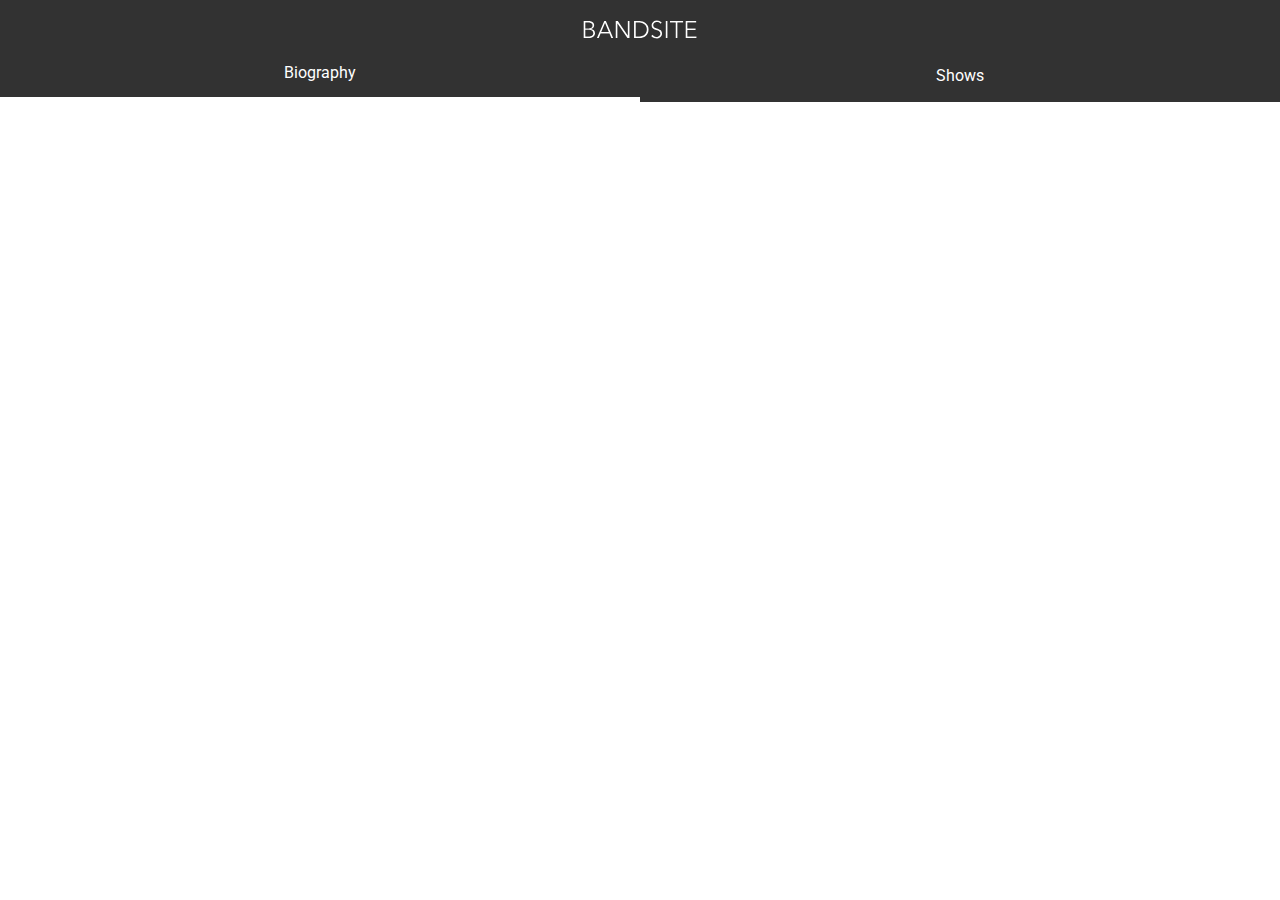
==== index.html @ 2859ce8f "mobile nav bar completed" ====
<!DOCTYPE html>
<html lang="en">
<head>
  <meta charset="UTF-8">
  <meta name="viewport" content="width=device-width, initial-scale=1.0">
  <title>Justice</title>
  <link href="https://fonts.googleapis.com/css2?family=Roboto:wght@400;500;700&display=swap" rel="stylesheet">
  <link rel="stylesheet" href="/scss/styles.css">
</head>
<body>
  <header class="header">
    <a href="/index.html"><img src="/Assets/Logo/Logo-bandsite.svg"  class="header__logo" alt=""></a>
    <ul class="header__list">
      <li class="header__list-item header__list-item--active"><a href="/index.html" class="header__list-item-anchor">Biography</a></li>
      <li class="header__list-item"><a href="#" class="header__list-item-anchor">Shows</a></li>
    </ul>
  </header>
</body>
</html>
---- scss/styles.css ----
* {
  margin: 0;
  padding: 0;
  -webkit-box-sizing: border-box;
          box-sizing: border-box;
}

h1 {
  font-family: "Roboto", sans-serif;
  font-size: 24px;
  line-height: 32px;
}

@media (min-width: 768px) {
  h1 {
    font-size: 36px;
    line-height: 44px;
  }
}

h2 {
  font-family: "Roboto", sans-serif;
  font-size: 14px;
  line-height: 22px;
}

@media (min-width: 768px) {
  h2 {
    font-size: 24px;
    line-height: 32px;
  }
}

h3 {
  font-family: "Roboto", sans-serif;
  font-size: 14px;
  line-height: 22px;
}

@media (min-width: 768px) {
  h3 {
    font-size: 16px;
    line-height: 24px;
  }
}

h4 {
  font-family: "Roboto", sans-serif;
  font-size: 13px;
  line-height: 18px;
}

@media (min-width: 768px) {
  h4 {
    font-size: 14px;
    line-height: 22px;
  }
}

.h4--list-contact {
  font-family: "Roboto", sans-serif;
  font-size: 13px;
  line-height: 18px;
}

@media (min-width: 768px) {
  .h4--list-contact {
    font-size: 14px;
    line-height: 20px;
  }
}

h5 {
  font-family: "Roboto", sans-serif;
  font-size: 12px;
  line-height: 20px;
}

.header {
  background-color: #323232;
  display: -webkit-box;
  display: -ms-flexbox;
  display: flex;
  -webkit-box-orient: vertical;
  -webkit-box-direction: normal;
      -ms-flex-direction: column;
          flex-direction: column;
  -webkit-box-align: center;
      -ms-flex-align: center;
          align-items: center;
  width: 100%;
}

.header__logo {
  margin: 20px;
}

.header__list {
  display: -webkit-box;
  display: -ms-flexbox;
  display: flex;
  -ms-flex-pack: distribute;
      justify-content: space-around;
  -webkit-box-align: center;
      -ms-flex-align: center;
          align-items: center;
  width: 100%;
}

.header__list-item {
  list-style-type: none;
  display: -webkit-box;
  display: -ms-flexbox;
  display: flex;
  -webkit-box-pack: center;
      -ms-flex-pack: center;
          justify-content: center;
  width: 50%;
  padding-bottom: 15px;
}

.header__list-item--active {
  border-bottom: solid 5px white;
}

.header__list-item-anchor {
  color: white;
  text-decoration: none;
  font-family: "Roboto", sans-serif;
}
/*# sourceMappingURL=styles.css.map */
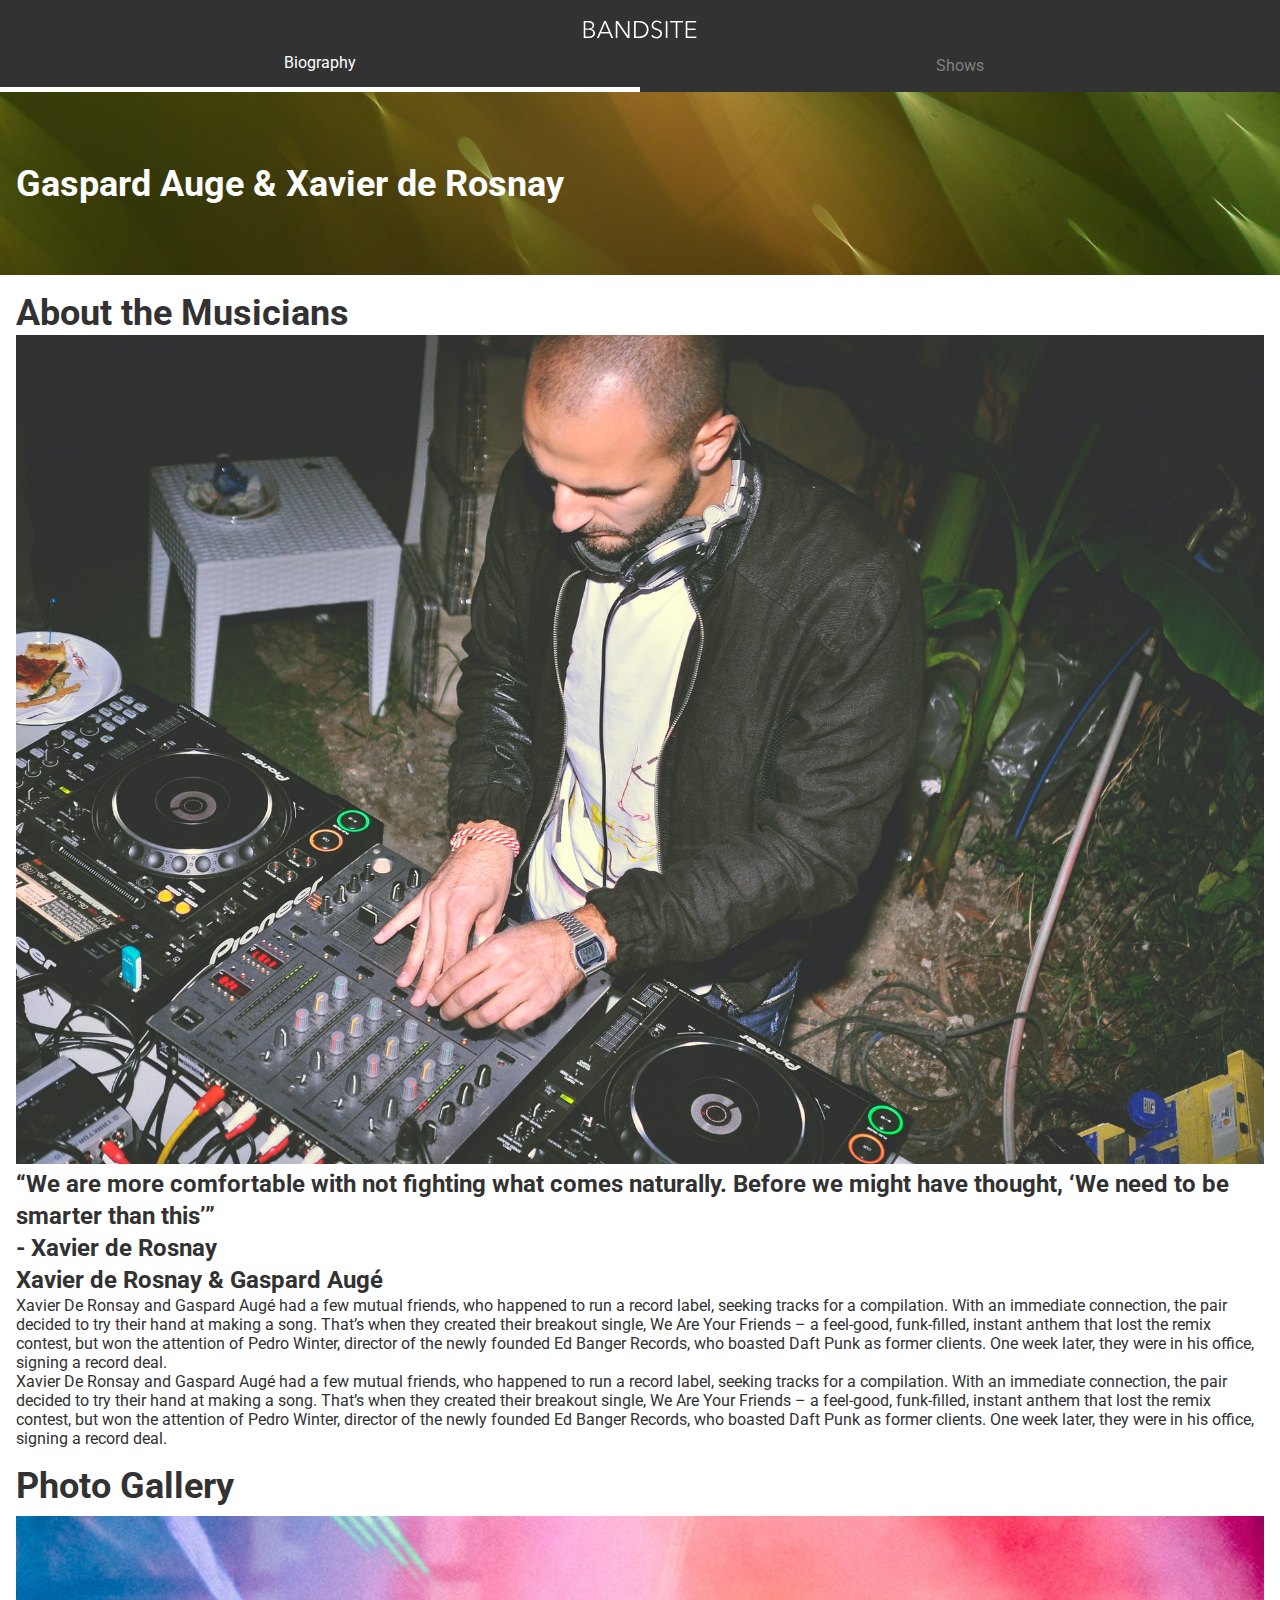
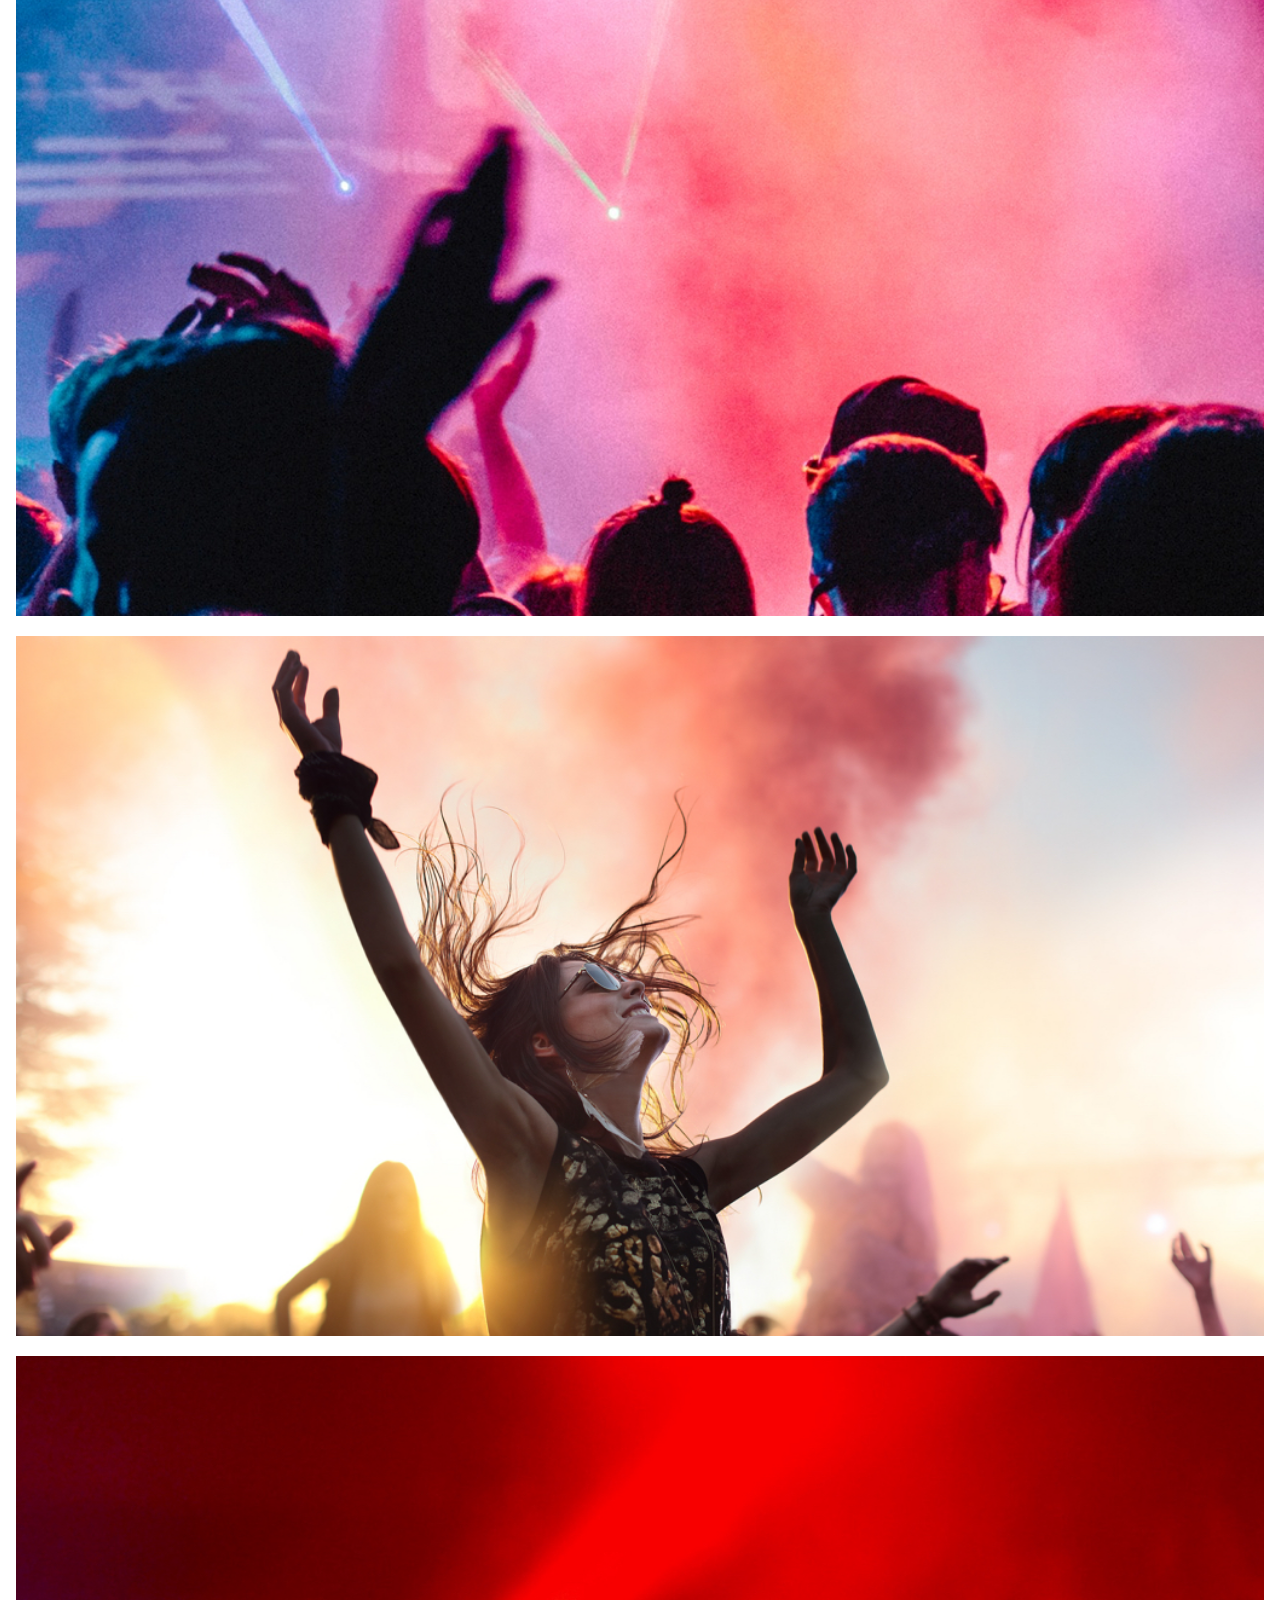
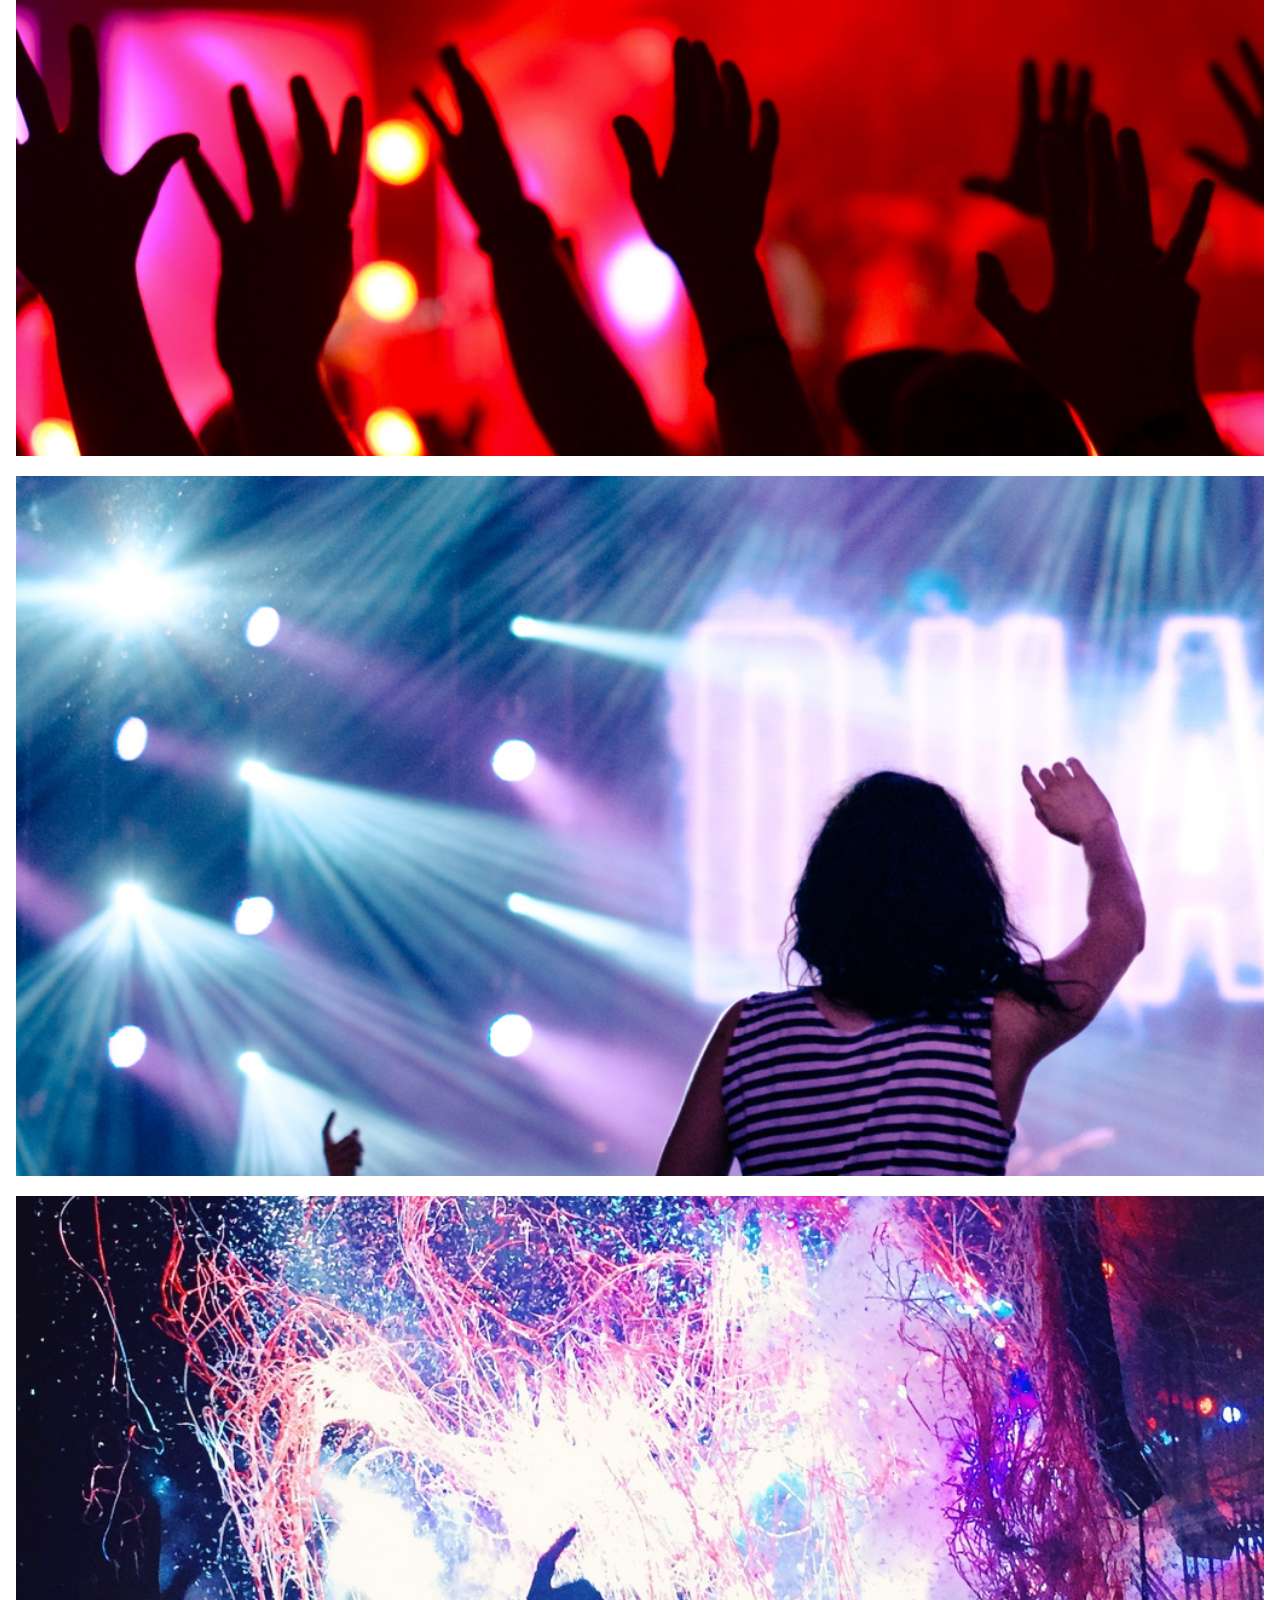
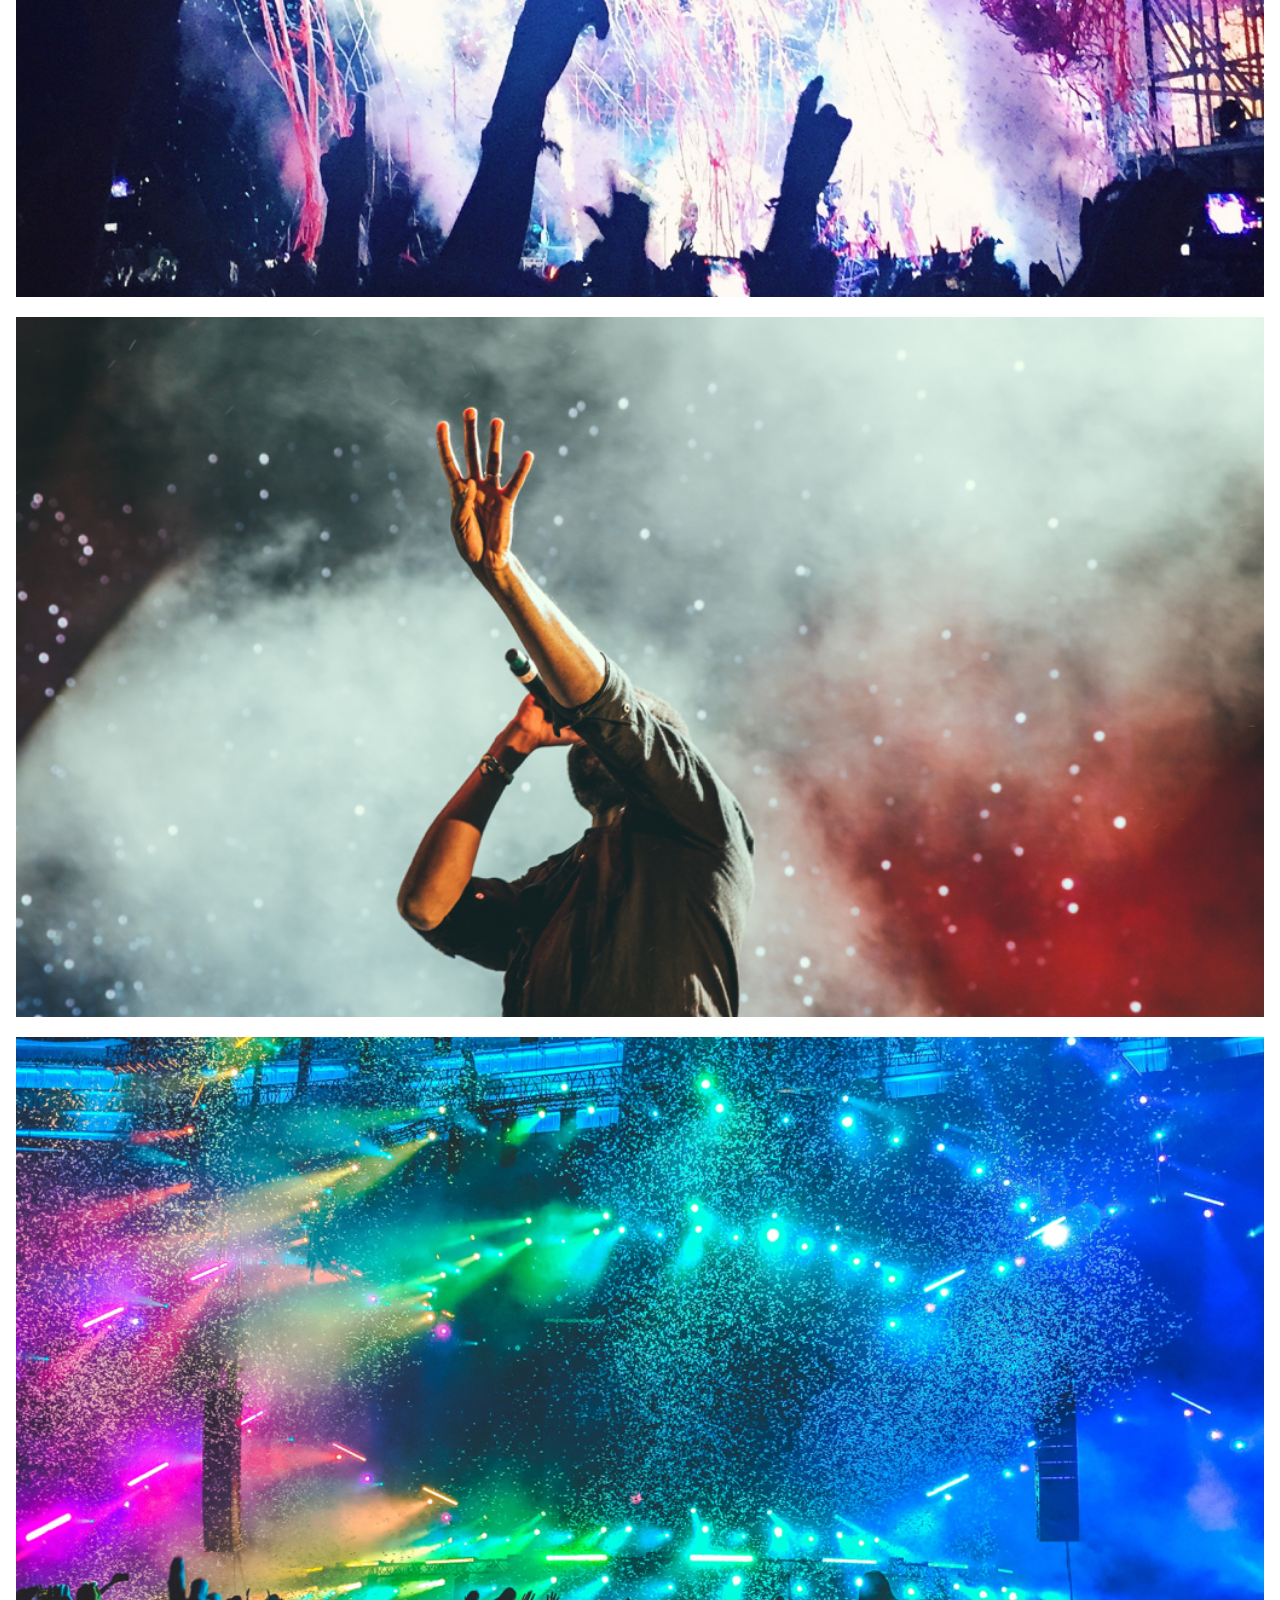
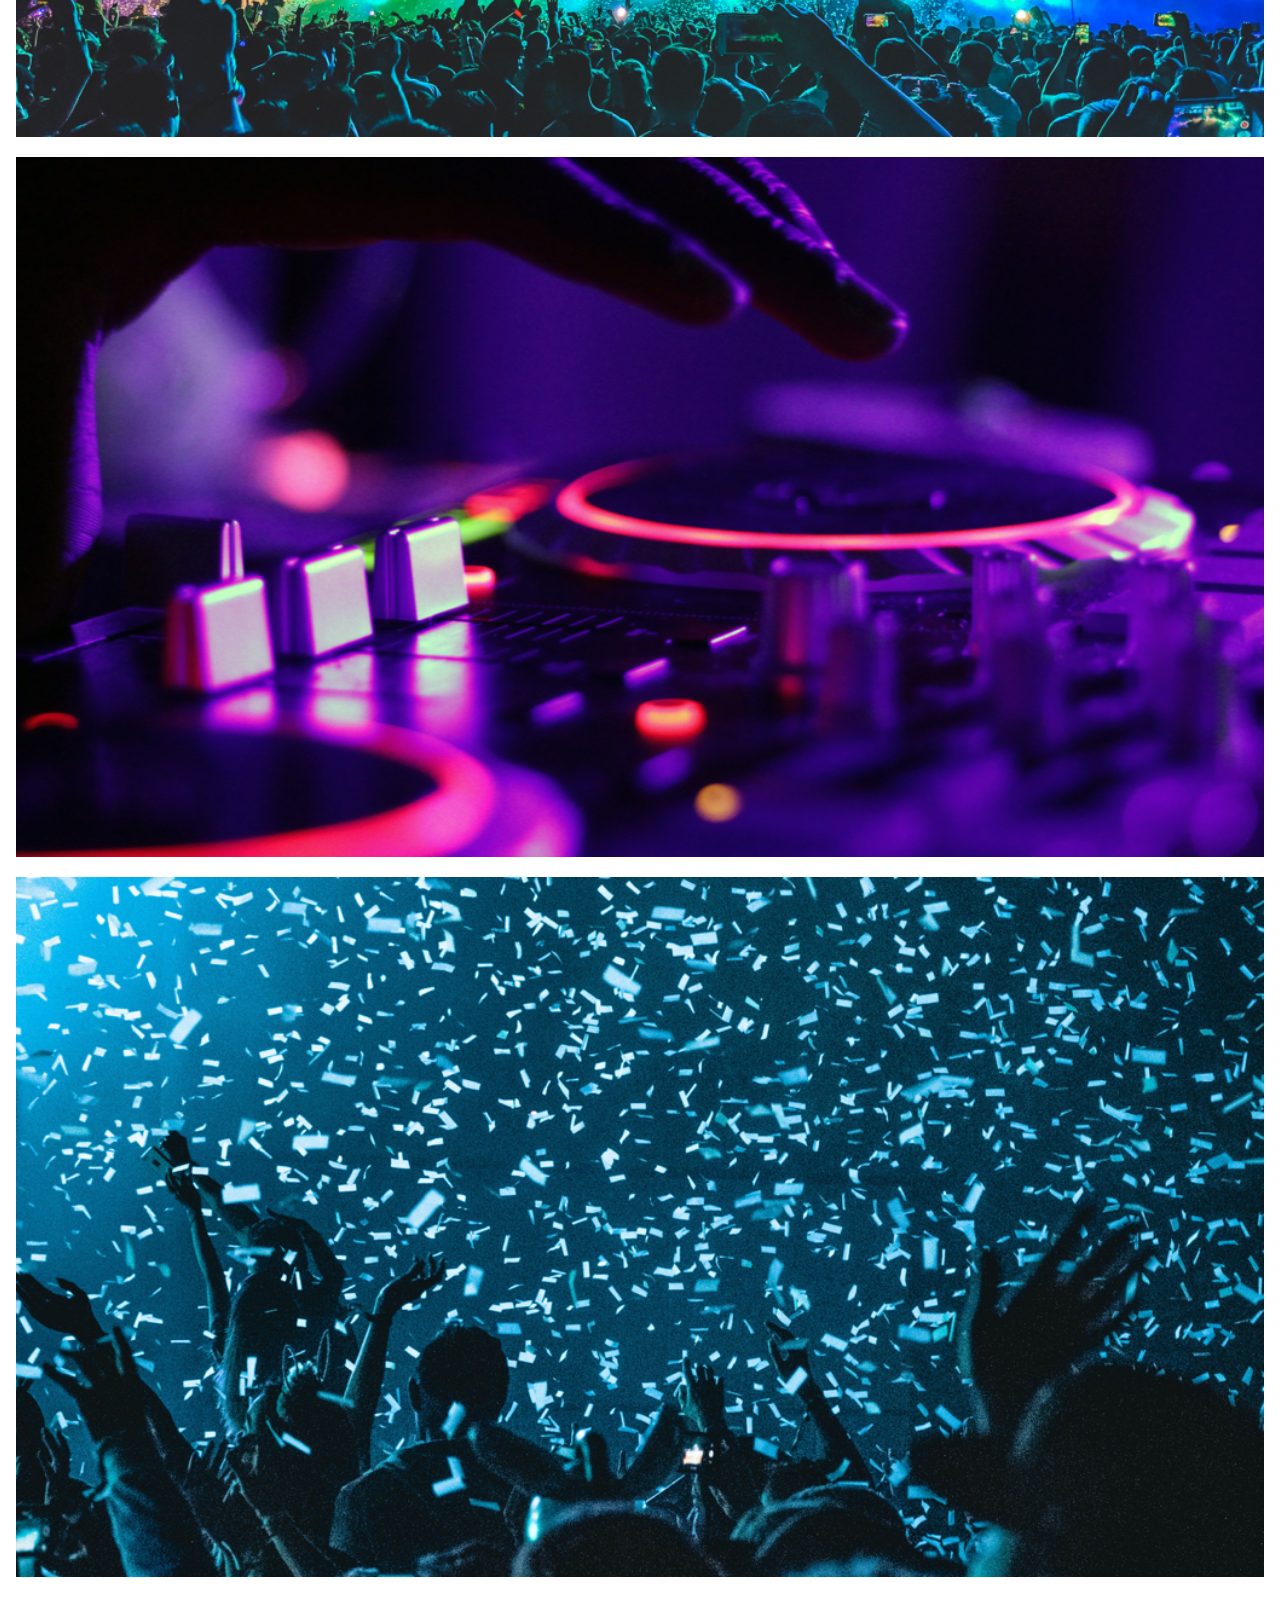
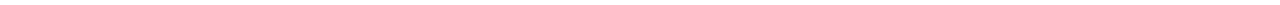
==== commit dc562fdc: "text articles and image gallery added to about page" ====
--- a/index.html
+++ b/index.html
@@ -11,9 +11,50 @@
   <header class="header">
     <a href="/index.html"><img src="/Assets/Logo/Logo-bandsite.svg"  class="header__logo" alt=""></a>
     <ul class="header__list">
-      <li class="header__list-item header__list-item--active"><a href="/index.html" class="header__list-item-anchor">Biography</a></li>
+      <li class="header__list-item header__list-item--active"><a href="/index.html" class="header__list-item-anchor header__list-item-anchor--active">Biography</a></li>
       <li class="header__list-item"><a href="#" class="header__list-item-anchor">Shows</a></li>
     </ul>
   </header>
+  <main class="main">
+    <section class="hero">
+      <h1 class="hero__text">Gaspard Auge & Xavier de Rosnay</h1>
+    </section>
+
+    <section class="about">
+      <h1>About the Musicians</h1>
+      <img src="/Assets/Images/dj.jpg" class="about__hero-img" alt="">
+
+      <article class="about__text">
+        <h2>“We are more comfortable with not fighting what comes naturally. Before we might have thought, ‘We need to be smarter than this’”</h2>
+        <h2>- Xavier de Rosnay</h2>
+      </article>
+
+      <section>
+        <h2>Xavier de Rosnay & Gaspard Augé</h2>
+        <article>
+          <p>
+            Xavier De Ronsay and Gaspard Augé had a few mutual friends, who happened to run a record label, seeking tracks for a compilation. With an immediate connection, the pair decided to try their hand at making a song. That’s when they created their breakout single, We Are Your Friends – a feel-good, funk-filled, instant anthem that lost the remix contest, but won the attention of Pedro Winter, director of the newly founded Ed Banger Records, who boasted Daft Punk as former clients. One week later, they were in his office, signing a record deal.
+          </p>
+          <p>
+            Xavier De Ronsay and Gaspard Augé had a few mutual friends, who happened to run a record label, seeking tracks for a compilation. With an immediate connection, the pair decided to try their hand at making a song. That’s when they created their breakout single, We Are Your Friends – a feel-good, funk-filled, instant anthem that lost the remix contest, but won the attention of Pedro Winter, director of the newly founded Ed Banger Records, who boasted Daft Punk as former clients. One week later, they were in his office, signing a record deal.
+          </p>
+        </article>
+      </section>
+    </section>
+    <section class="gallery">
+      <h1>Photo Gallery</h1>
+      <section class="gallery__items">
+        <img src="/Assets/Images/Photo-gallery-1.jpg" class="gallery__img" alt="">
+        <img src="/Assets/Images/Photo-gallery-2.jpg" class="gallery__img" alt="">
+        <img src="/Assets/Images/Photo-gallery-3.jpg" class="gallery__img" alt="">
+        <img src="/Assets/Images/Photo-gallery-4.jpg" class="gallery__img" alt="">
+        <img src="/Assets/Images/Photo-gallery-5.jpg" class="gallery__img" alt="">
+        <img src="/Assets/Images/Photo-gallery-6.jpg" class="gallery__img" alt="">
+        <img src="/Assets/Images/Photo-gallery-7.jpg" class="gallery__img" alt="">
+        <img src="/Assets/Images/Photo-gallery-8.jpg" class="gallery__img" alt="">
+        <img src="/Assets/Images/Photo-gallery-9.jpg" class="gallery__img" alt="">
+      </section>
+    </section>
+  </main>
 </body>
 </html>--- a/scss/styles.css
+++ b/scss/styles.css
@@ -92,7 +92,7 @@
 }
 
 .header__logo {
-  margin: 20px;
+  margin: 20px 0 10px;
 }
 
 .header__list {
@@ -124,8 +124,56 @@
 }
 
 .header__list-item-anchor {
-  color: white;
+  color: grey;
   text-decoration: none;
   font-family: "Roboto", sans-serif;
 }
+
+.header__list-item-anchor--active {
+  color: white;
+}
+
+.hero {
+  background-image: url(/Assets/Images/hero.jpg);
+  background-position: center;
+  background-size: cover;
+  height: 183px;
+  display: -webkit-box;
+  display: -ms-flexbox;
+  display: flex;
+  -webkit-box-align: center;
+      -ms-flex-align: center;
+          align-items: center;
+  -webkit-box-pack: start;
+      -ms-flex-pack: start;
+          justify-content: flex-start;
+}
+
+.hero__text {
+  color: white;
+  margin: 16px;
+}
+
+.main {
+  font-family: "Roboto", sans-serif;
+  color: #323232;
+}
+
+.about {
+  margin: 16px;
+}
+
+.about__hero-img {
+  width: 100%;
+}
+
+.gallery {
+  margin: 16px;
+}
+
+.gallery__img {
+  width: 100%;
+  margin: 8px 0;
+  background: pink;
+}
 /*# sourceMappingURL=styles.css.map */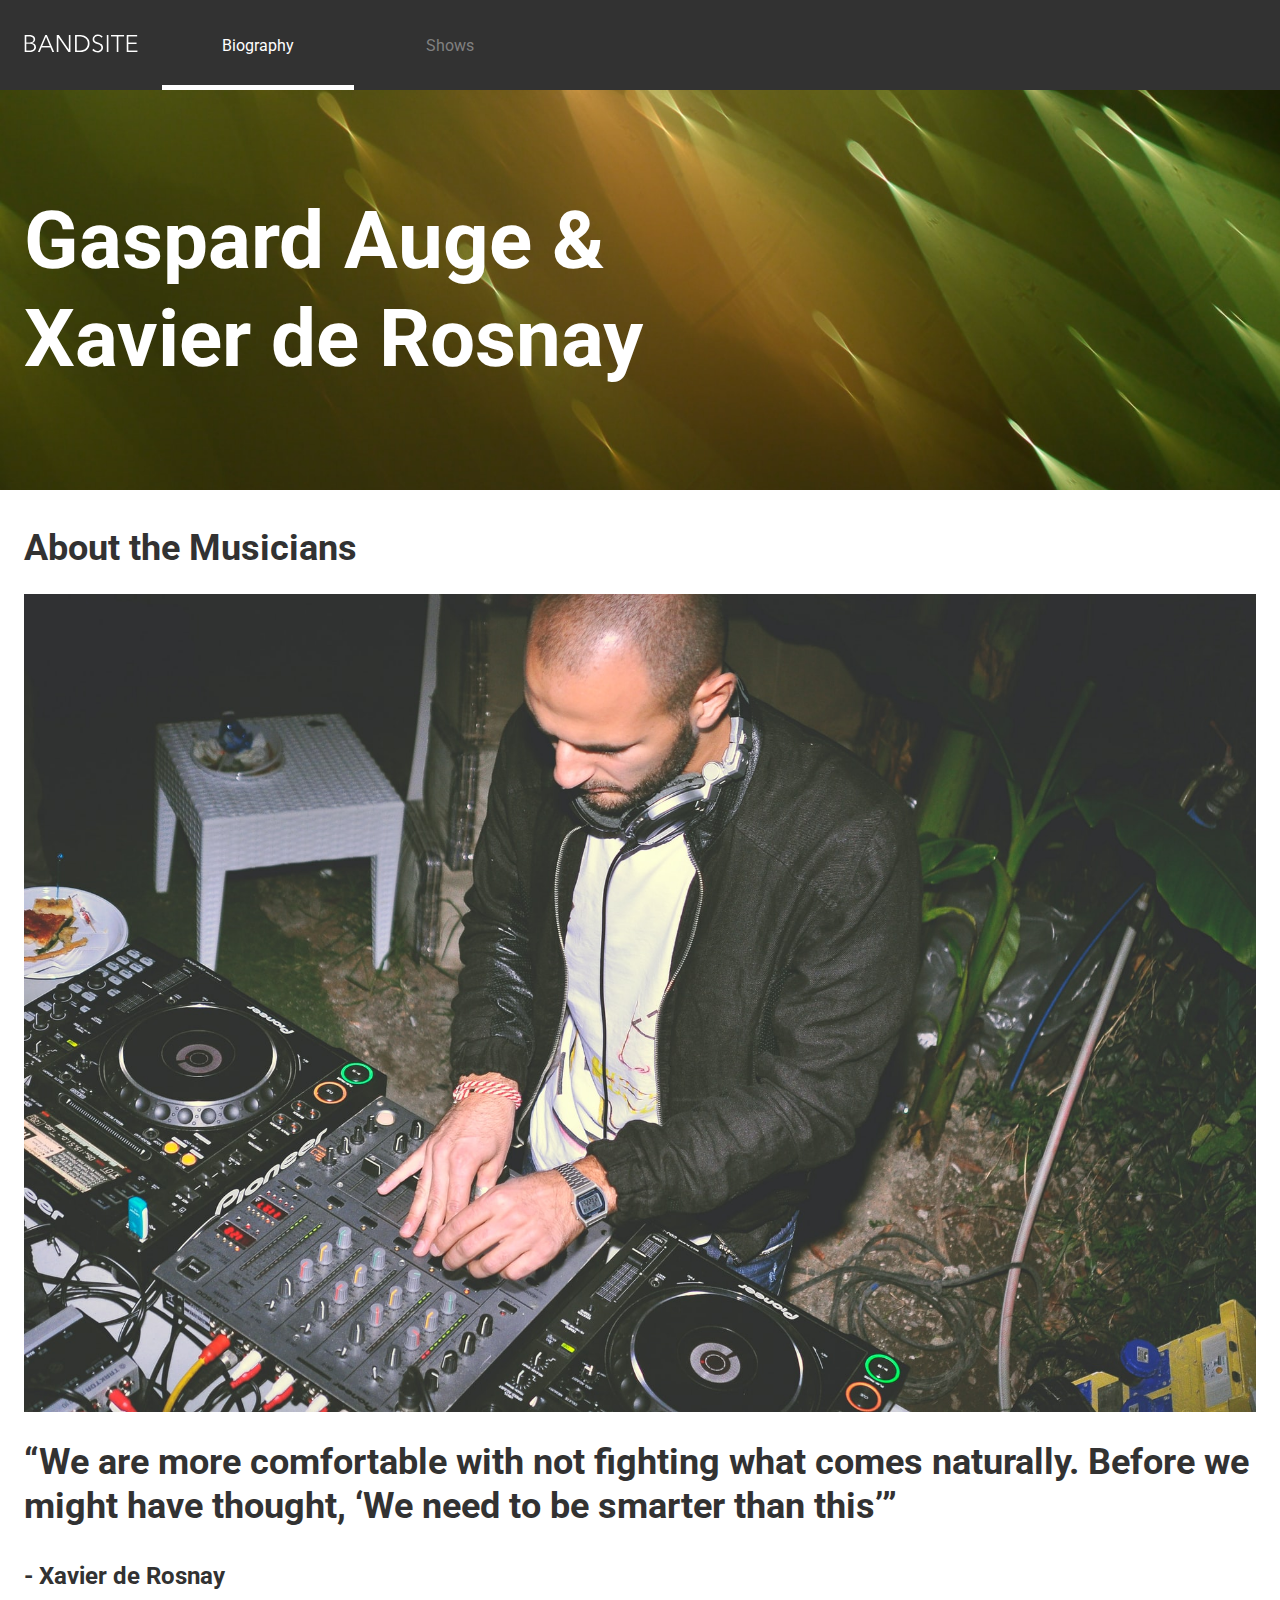
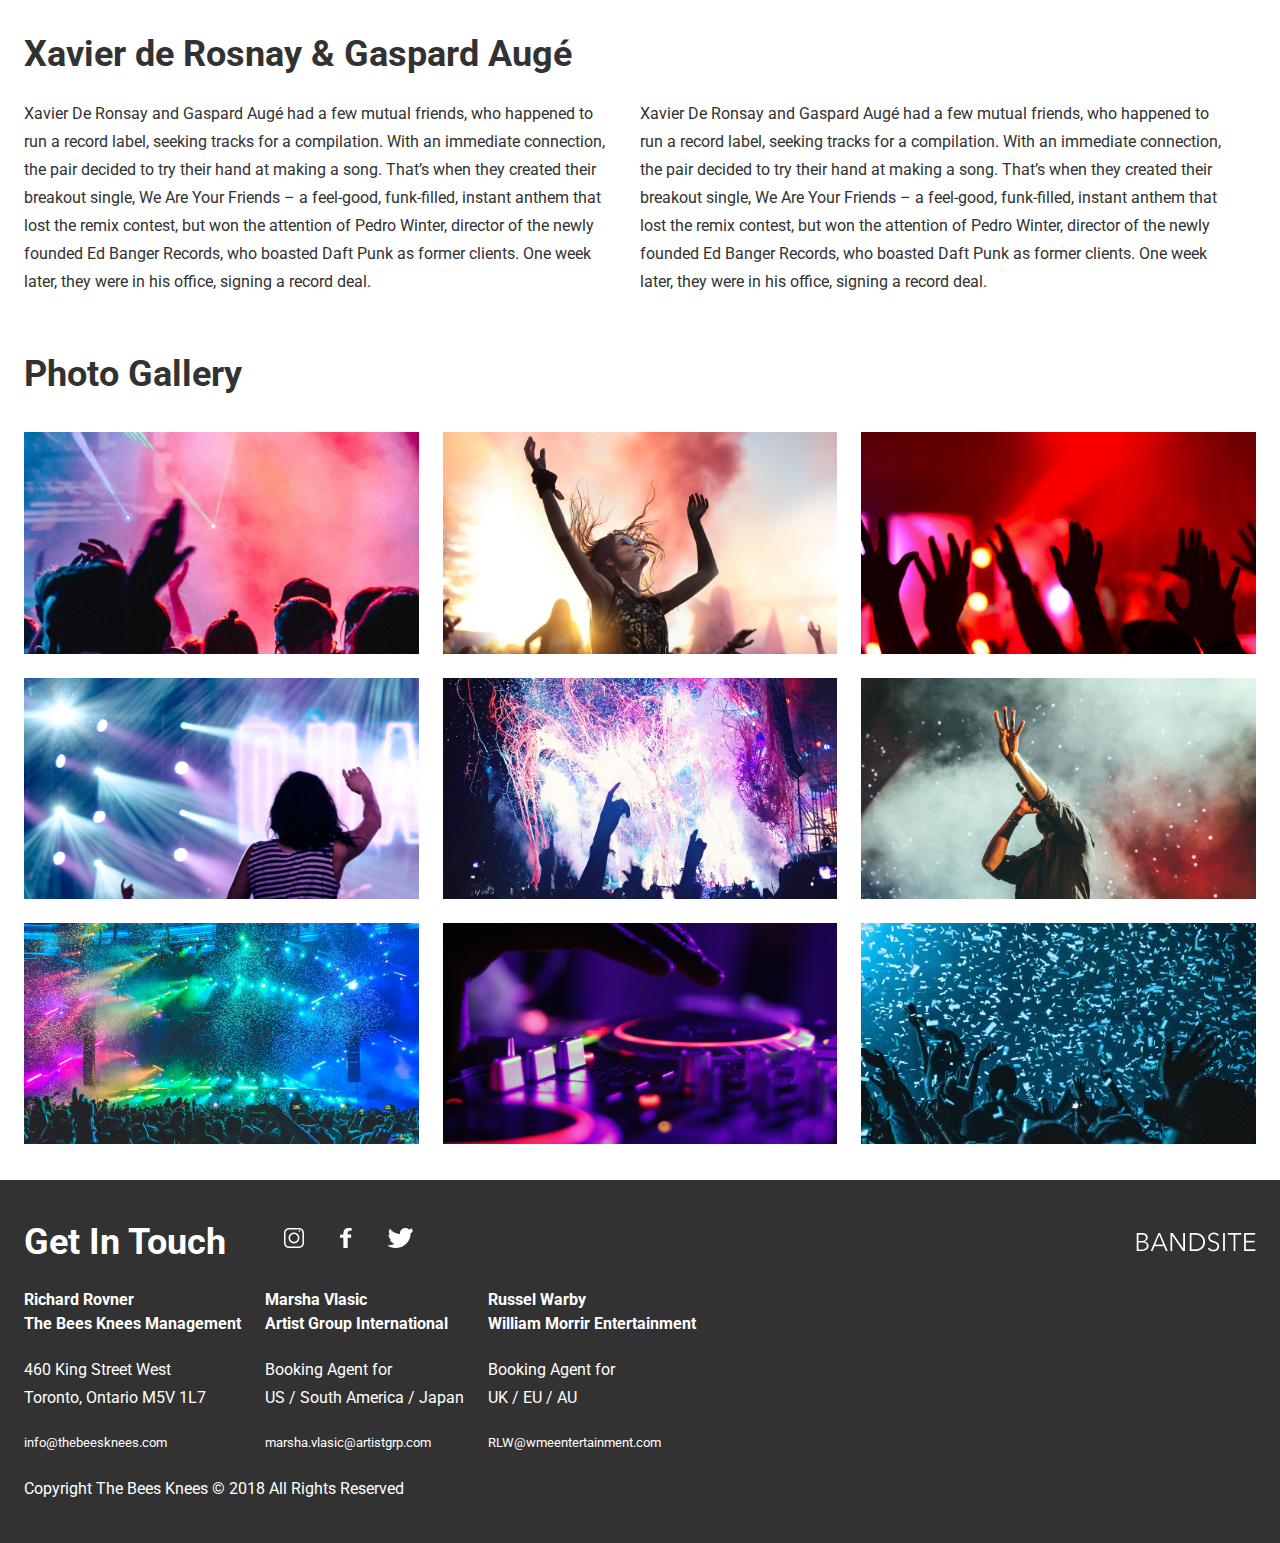
==== commit 2a74a4d4: "biography page for mobile and table complete" ====
--- a/index.html
+++ b/index.html
@@ -17,32 +17,32 @@
   </header>
   <main class="main">
     <section class="hero">
-      <h1 class="hero__text">Gaspard Auge & Xavier de Rosnay</h1>
+      <h1 class="hero__text">Gaspard Auge &<br> Xavier de Rosnay</h1>
     </section>
 
     <section class="about">
-      <h1>About the Musicians</h1>
+      <h1 class="about__hero-title">About the Musicians</h1>
       <img src="/Assets/Images/dj.jpg" class="about__hero-img" alt="">
 
-      <article class="about__text">
-        <h2>“We are more comfortable with not fighting what comes naturally. Before we might have thought, ‘We need to be smarter than this’”</h2>
-        <h2>- Xavier de Rosnay</h2>
+      <article class="about__hero-text">
+        <h1>“We are more comfortable with not fighting what comes naturally. Before we might have thought, ‘We need to be smarter than this’”</h1>
+        <h2 class="about__hero-author">- Xavier de Rosnay</h2>
       </article>
 
       <section>
-        <h2>Xavier de Rosnay & Gaspard Augé</h2>
-        <article>
-          <p>
+        <h1 class="about__article-title">Xavier de Rosnay & Gaspard Augé</h1>
+        <article class="about__article">
+          <p class="about__article-text">
             Xavier De Ronsay and Gaspard Augé had a few mutual friends, who happened to run a record label, seeking tracks for a compilation. With an immediate connection, the pair decided to try their hand at making a song. That’s when they created their breakout single, We Are Your Friends – a feel-good, funk-filled, instant anthem that lost the remix contest, but won the attention of Pedro Winter, director of the newly founded Ed Banger Records, who boasted Daft Punk as former clients. One week later, they were in his office, signing a record deal.
           </p>
-          <p>
+          <p class="about__article-text">
             Xavier De Ronsay and Gaspard Augé had a few mutual friends, who happened to run a record label, seeking tracks for a compilation. With an immediate connection, the pair decided to try their hand at making a song. That’s when they created their breakout single, We Are Your Friends – a feel-good, funk-filled, instant anthem that lost the remix contest, but won the attention of Pedro Winter, director of the newly founded Ed Banger Records, who boasted Daft Punk as former clients. One week later, they were in his office, signing a record deal.
           </p>
         </article>
       </section>
     </section>
     <section class="gallery">
-      <h1>Photo Gallery</h1>
+      <h1 class="gallery__title">Photo Gallery</h1>
       <section class="gallery__items">
         <img src="/Assets/Images/Photo-gallery-1.jpg" class="gallery__img" alt="">
         <img src="/Assets/Images/Photo-gallery-2.jpg" class="gallery__img" alt="">
@@ -56,5 +56,44 @@
       </section>
     </section>
   </main>
+  <footer class="footer">
+
+    <section class="footer__item">
+      <section class="footer__social">
+        <h1 class="footer__text">Get In Touch</h1>
+        <section class="footer__icon">
+          <img src="/Assets/Icons/SVG/Icon-instagram.svg" class="footer__icon-img" alt="">
+          <img src="/Assets/Icons/SVG/Icon-facebook.svg" class="footer__icon-img" alt="">
+          <img src="/Assets/Icons/SVG/Icon-twitter.svg" class="footer__icon-img" alt="">
+        </section>
+      </section>
+      <img src="/Assets/Logo/Logo-bandsite.svg" class="footer__logo" alt="">
+    </section>
+    
+    <section class="footer__content">
+      <section class="footer__content-item">
+        <h3 class="footer__content-title">Richard Rovner<br>The Bees Knees Management</h3>
+        <p class="footer__content-info">460 King Street West<br>Toronto, Ontario M5V 1L7</p>
+        <a href="mailto:info@thebeesknees.com" class="footer__content-email">info@thebeesknees.com</a>
+      </section>
+
+      <section class="footer__content-item">
+        <h3 class="footer__content-title">Marsha Vlasic<br>Artist Group International</h3>
+        <p class="footer__content-info">Booking Agent for<br>US / South America / Japan</p>
+        <a href="mailto:marsha.vlasic@artistgrp.com" class="footer__content-email">marsha.vlasic@artistgrp.com</a>
+      </section>
+
+      <section class="footer__content-item">
+        <h3 class="footer__content-title">Russel Warby<br>William Morrir Entertainment</h3>
+        <p class="footer__content-info">Booking Agent for<br>UK / EU / AU</p>
+        <a href="mailto:
+        RLW@wmeentertainment.com" class="footer__content-email">
+          RLW@wmeentertainment.com</a>
+      </section>
+    </section>
+    <section class="footer__copyright">
+      <p>Copyright The Bees Knees © 2018 <br class="footer__copyright--inline">All Rights Reserved</p>
+    </section>
+  </footer>
 </body>
 </html>--- a/scss/styles.css
+++ b/scss/styles.css
@@ -7,7 +7,7 @@
 
 h1 {
   font-family: "Roboto", sans-serif;
-  font-size: 24px;
+  font-size: 26px;
   line-height: 32px;
 }
 
@@ -20,7 +20,7 @@
 
 h2 {
   font-family: "Roboto", sans-serif;
-  font-size: 14px;
+  font-size: 17px;
   line-height: 22px;
 }
 
@@ -74,6 +74,19 @@
   font-family: "Roboto", sans-serif;
   font-size: 12px;
   line-height: 20px;
+}
+
+p {
+  font-family: "Roboto", sans-serif;
+  font-size: 12px;
+  line-height: 20px;
+}
+
+@media (min-width: 768px) {
+  p {
+    font-size: 16px;
+    line-height: 28px;
+  }
 }
 
 .header {
@@ -88,11 +101,33 @@
   -webkit-box-align: center;
       -ms-flex-align: center;
           align-items: center;
+  -webkit-box-pack: justify;
+      -ms-flex-pack: justify;
+          justify-content: space-between;
   width: 100%;
+  height: 90px;
+}
+
+@media (min-width: 768px) {
+  .header {
+    -webkit-box-orient: horizontal;
+    -webkit-box-direction: normal;
+        -ms-flex-direction: row;
+            flex-direction: row;
+    -webkit-box-pack: start;
+        -ms-flex-pack: start;
+            justify-content: flex-start;
+  }
 }
 
 .header__logo {
-  margin: 20px 0 10px;
+  padding: 20px 0 0;
+}
+
+@media (min-width: 768px) {
+  .header__logo {
+    padding: 24px;
+  }
 }
 
 .header__list {
@@ -107,6 +142,16 @@
   width: 100%;
 }
 
+@media (min-width: 768px) {
+  .header__list {
+    width: 30%;
+    -webkit-box-align: stretch;
+        -ms-flex-align: stretch;
+            align-items: stretch;
+    height: 100%;
+  }
+}
+
 .header__list-item {
   list-style-type: none;
   display: -webkit-box;
@@ -116,7 +161,16 @@
       -ms-flex-pack: center;
           justify-content: center;
   width: 50%;
-  padding-bottom: 15px;
+  padding-bottom: 16px;
+}
+
+@media (min-width: 768px) {
+  .header__list-item {
+    -webkit-box-align: center;
+        -ms-flex-align: center;
+            align-items: center;
+    padding: 0;
+  }
 }
 
 .header__list-item--active {
@@ -131,6 +185,8 @@
 
 .header__list-item-anchor--active {
   color: white;
+  -webkit-transform: translateY(2.5px);
+          transform: translateY(2.5px);
 }
 
 .hero {
@@ -149,11 +205,25 @@
           justify-content: flex-start;
 }
 
+@media (min-width: 768px) {
+  .hero {
+    height: 400px;
+  }
+}
+
 .hero__text {
   color: white;
   margin: 16px;
 }
 
+@media (min-width: 768px) {
+  .hero__text {
+    margin: 24px;
+    font-size: 80px;
+    line-height: 98px;
+  }
+}
+
 .main {
   font-family: "Roboto", sans-serif;
   color: #323232;
@@ -163,17 +233,203 @@
   margin: 16px;
 }
 
+@media (min-width: 768px) {
+  .about {
+    margin: 24px;
+  }
+}
+
+.about__hero-title {
+  margin: 36px 0 24px;
+}
+
 .about__hero-img {
   width: 100%;
 }
 
+.about__hero-text {
+  margin: 24px 0 40px;
+}
+
+.about__hero-author {
+  margin-top: 32px;
+}
+
+@media (min-width: 768px) {
+  .about__article {
+    display: -webkit-box;
+    display: -ms-flexbox;
+    display: flex;
+    width: 100%;
+  }
+}
+
+.about__article-title {
+  margin: 32px 0 24px;
+}
+
+.about__article-text {
+  margin: 0 0 40px;
+}
+
+@media (min-width: 768px) {
+  .about__article-text {
+    padding-right: 24px;
+    margin: 0;
+  }
+}
+
 .gallery {
   margin: 16px;
 }
 
+@media (min-width: 768px) {
+  .gallery {
+    margin: 24px;
+  }
+}
+
+.gallery__title {
+  padding: 32px 0 24px;
+}
+
+.gallery__items {
+  display: -webkit-box;
+  display: -ms-flexbox;
+  display: flex;
+  -webkit-box-orient: vertical;
+  -webkit-box-direction: normal;
+      -ms-flex-direction: column;
+          flex-direction: column;
+  -webkit-box-pack: justify;
+      -ms-flex-pack: justify;
+          justify-content: space-between;
+}
+
+@media (min-width: 768px) {
+  .gallery__items {
+    -webkit-box-orient: horizontal;
+    -webkit-box-direction: normal;
+        -ms-flex-direction: row;
+            flex-direction: row;
+    -ms-flex-wrap: wrap;
+        flex-wrap: wrap;
+  }
+}
+
 .gallery__img {
   width: 100%;
-  margin: 8px 0;
-  background: pink;
+  padding-bottom: 16px;
+}
+
+@media (min-width: 768px) {
+  .gallery__img {
+    width: calc((100% - 48px) / 3);
+    padding: 12px 0;
+  }
+}
+
+.footer {
+  background: #323232;
+  padding: 40px 8px;
+  color: white;
+}
+
+@media (min-width: 768px) {
+  .footer {
+    padding: 40px 24px;
+  }
+}
+
+@media (min-width: 768px) {
+  .footer__item {
+    display: -webkit-box;
+    display: -ms-flexbox;
+    display: flex;
+    -webkit-box-pack: justify;
+        -ms-flex-pack: justify;
+            justify-content: space-between;
+  }
+}
+
+@media (min-width: 768px) {
+  .footer__social {
+    display: -webkit-box;
+    display: -ms-flexbox;
+    display: flex;
+  }
+}
+
+.footer__logo {
+  display: none;
+}
+
+@media (min-width: 768px) {
+  .footer__logo {
+    display: block;
+    width: 120px;
+  }
+}
+
+.footer__icon {
+  padding: 8px;
+}
+
+@media (min-width: 768px) {
+  .footer__icon {
+    margin-left: 50px;
+  }
+}
+
+.footer__icon-img {
+  margin-right: 32px;
+}
+
+@media (min-width: 768px) {
+  .footer__content {
+    display: -webkit-box;
+    display: -ms-flexbox;
+    display: flex;
+    -webkit-box-pack: start;
+        -ms-flex-pack: start;
+            justify-content: flex-start;
+  }
+}
+
+.footer__content-item {
+  color: white;
+  font-family: "Roboto", sans-serif;
+  padding: 24px 0;
+}
+
+@media (min-width: 768px) {
+  .footer__content-item {
+    margin-right: 24px;
+  }
+}
+
+.footer__content-title {
+  padding-bottom: 20px;
+}
+
+.footer__content-info {
+  padding-bottom: 20px;
+}
+
+.footer__content-email {
+  color: white;
+  padding-bottom: 20px;
+  font-size: .8em;
+  text-decoration: none;
+}
+
+.footer__copyright {
+  font-size: .8em;
+}
+
+@media (min-width: 768px) {
+  .footer__copyright--inline {
+    display: none;
+  }
 }
 /*# sourceMappingURL=styles.css.map */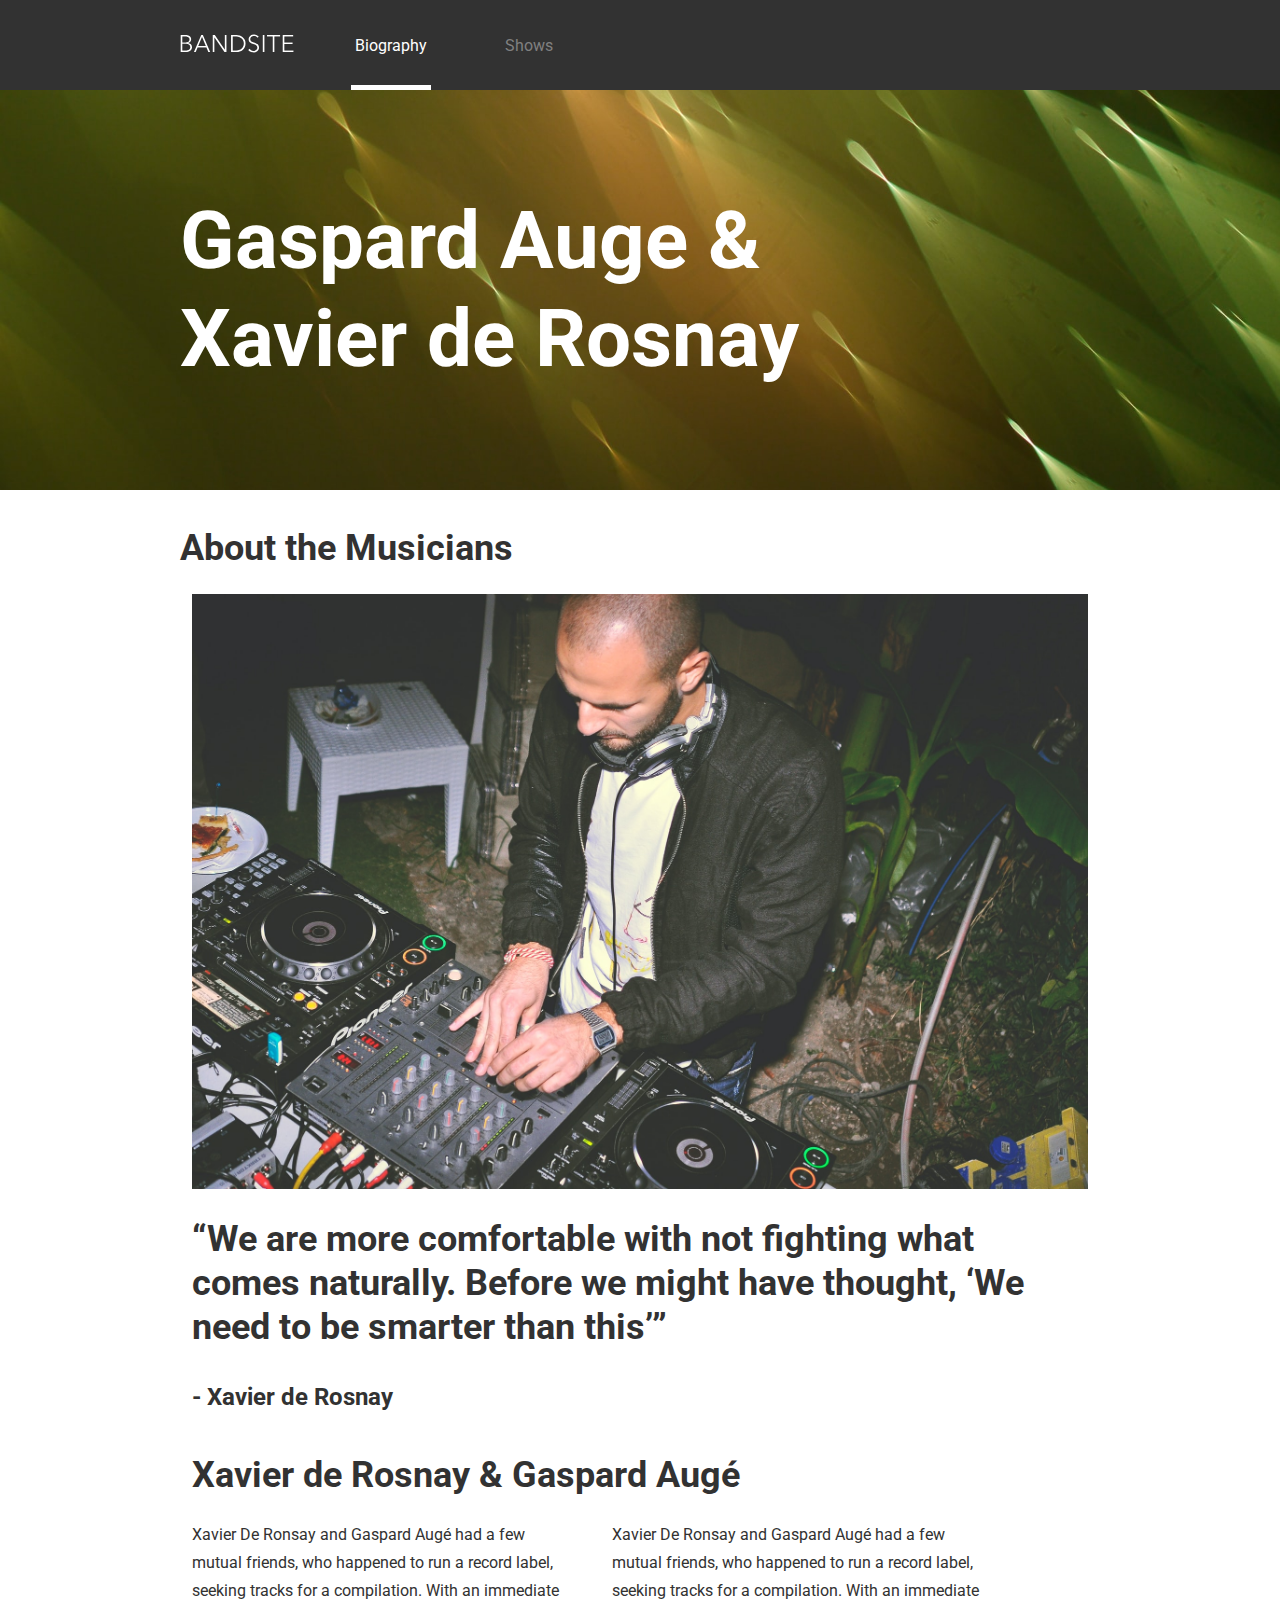
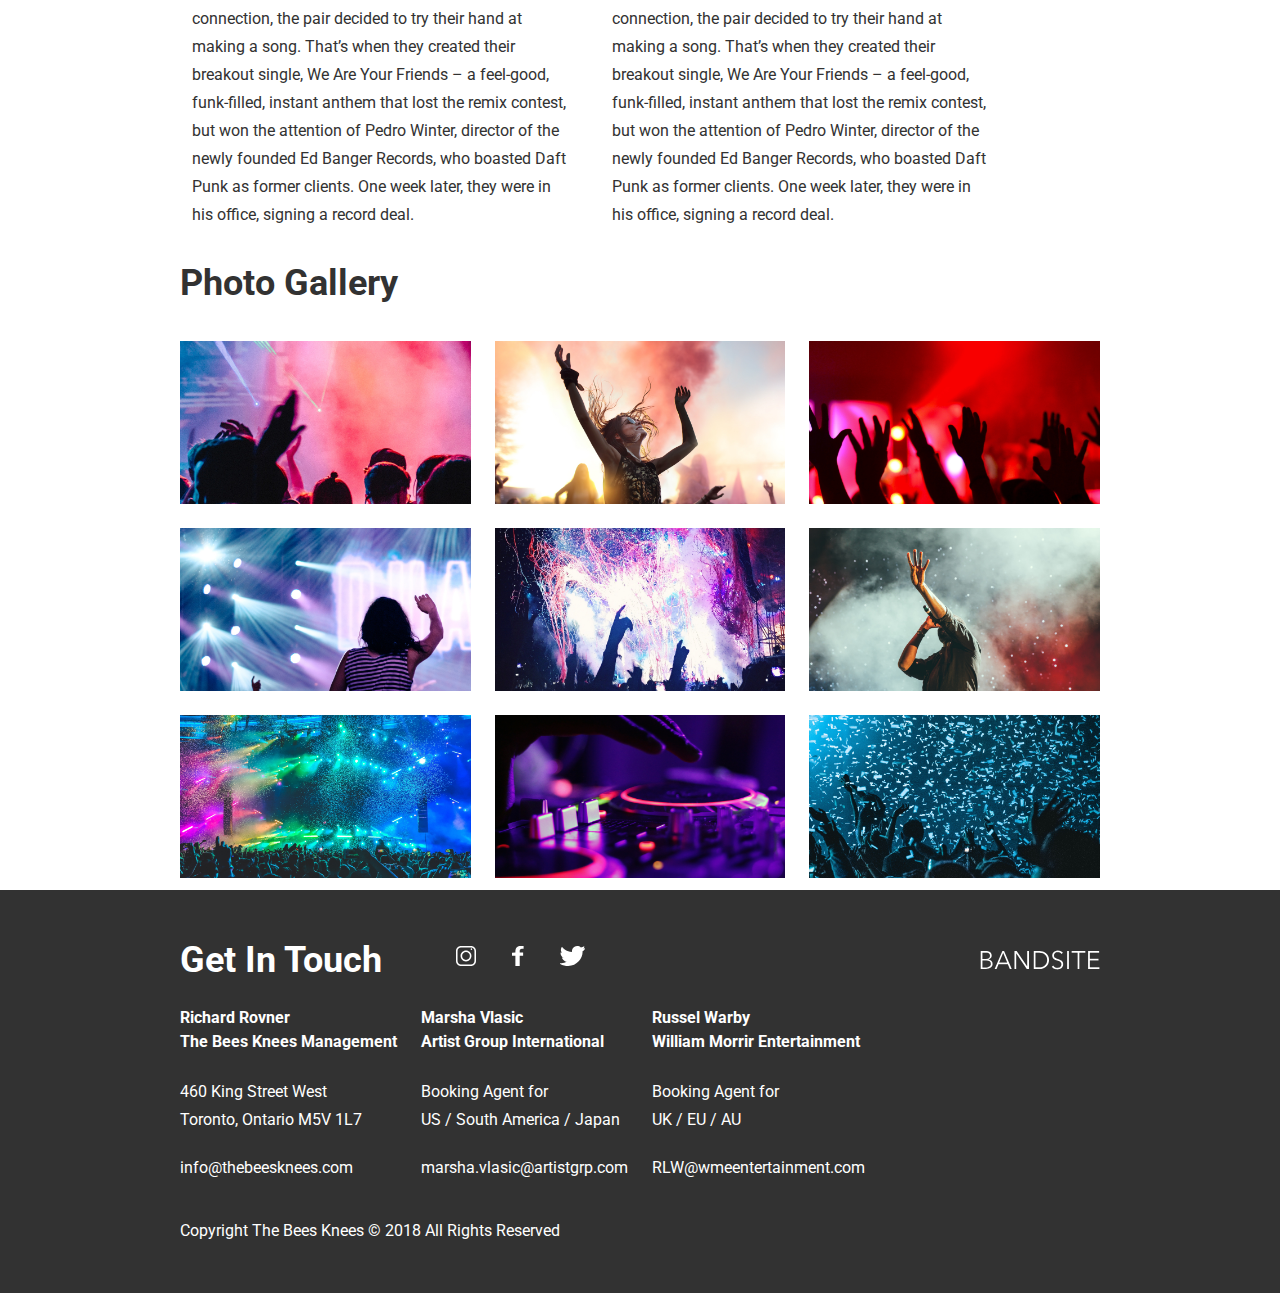
==== commit 564cfc02: "mobile, tablet and desktop media queries are done. Font sizes and colors need to be looked over" ====
--- a/index.html
+++ b/index.html
@@ -22,24 +22,26 @@
 
     <section class="about">
       <h1 class="about__hero-title">About the Musicians</h1>
-      <img src="/Assets/Images/dj.jpg" class="about__hero-img" alt="">
+      <div class="about__desktop-resize">
+        <img src="/Assets/Images/dj.jpg" class="about__hero-img" alt="">
 
-      <article class="about__hero-text">
-        <h1>“We are more comfortable with not fighting what comes naturally. Before we might have thought, ‘We need to be smarter than this’”</h1>
-        <h2 class="about__hero-author">- Xavier de Rosnay</h2>
-      </article>
+        <article class="about__hero-text">
+          <h1>“We are more comfortable with not fighting what comes naturally. Before we might have thought, ‘We need to be smarter than this’”</h1>
+          <h2 class="about__hero-author">- Xavier de Rosnay</h2>
+        </article>
 
-      <section>
-        <h1 class="about__article-title">Xavier de Rosnay & Gaspard Augé</h1>
-        <article class="about__article">
-          <p class="about__article-text">
-            Xavier De Ronsay and Gaspard Augé had a few mutual friends, who happened to run a record label, seeking tracks for a compilation. With an immediate connection, the pair decided to try their hand at making a song. That’s when they created their breakout single, We Are Your Friends – a feel-good, funk-filled, instant anthem that lost the remix contest, but won the attention of Pedro Winter, director of the newly founded Ed Banger Records, who boasted Daft Punk as former clients. One week later, they were in his office, signing a record deal.
-          </p>
-          <p class="about__article-text">
-            Xavier De Ronsay and Gaspard Augé had a few mutual friends, who happened to run a record label, seeking tracks for a compilation. With an immediate connection, the pair decided to try their hand at making a song. That’s when they created their breakout single, We Are Your Friends – a feel-good, funk-filled, instant anthem that lost the remix contest, but won the attention of Pedro Winter, director of the newly founded Ed Banger Records, who boasted Daft Punk as former clients. One week later, they were in his office, signing a record deal.
-          </p>
-        </article>
-      </section>
+        <section>
+          <h1 class="about__article-title">Xavier de Rosnay & Gaspard Augé</h1>
+          <article class="about__article">
+            <p class="about__article-text">
+              Xavier De Ronsay and Gaspard Augé had a few mutual friends, who happened to run a record label, seeking tracks for a compilation. With an immediate connection, the pair decided to try their hand at making a song. That’s when they created their breakout single, We Are Your Friends – a feel-good, funk-filled, instant anthem that lost the remix contest, but won the attention of Pedro Winter, director of the newly founded Ed Banger Records, who boasted Daft Punk as former clients. One week later, they were in his office, signing a record deal.
+            </p>
+            <p class="about__article-text">
+              Xavier De Ronsay and Gaspard Augé had a few mutual friends, who happened to run a record label, seeking tracks for a compilation. With an immediate connection, the pair decided to try their hand at making a song. That’s when they created their breakout single, We Are Your Friends – a feel-good, funk-filled, instant anthem that lost the remix contest, but won the attention of Pedro Winter, director of the newly founded Ed Banger Records, who boasted Daft Punk as former clients. One week later, they were in his office, signing a record deal.
+            </p>
+          </article>
+        </section>
+      </div>
     </section>
     <section class="gallery">
       <h1 class="gallery__title">Photo Gallery</h1>
--- a/scss/styles.css
+++ b/scss/styles.css
@@ -117,6 +117,16 @@
     -webkit-box-pack: start;
         -ms-flex-pack: start;
             justify-content: flex-start;
+    -webkit-box-align: center;
+        -ms-flex-align: center;
+            align-items: center;
+    padding: 0 24px;
+  }
+}
+
+@media (min-width: 1200px) {
+  .header {
+    padding: 0 180px;
   }
 }
 
@@ -126,7 +136,8 @@
 
 @media (min-width: 768px) {
   .header__logo {
-    padding: 24px;
+    padding: 0;
+    margin-right: 56px;
   }
 }
 
@@ -170,6 +181,13 @@
         -ms-flex-align: center;
             align-items: center;
     padding: 0;
+  }
+}
+
+@media (min-width: 1200px) {
+  .header__list-item {
+    width: 80px;
+    margin: 0 56px 0 0;
   }
 }
 
@@ -224,6 +242,12 @@
   }
 }
 
+@media (min-width: 1200px) {
+  .hero__text {
+    margin: 0 180px;
+  }
+}
+
 .main {
   font-family: "Roboto", sans-serif;
   color: #323232;
@@ -239,16 +263,41 @@
   }
 }
 
+@media (min-width: 1200px) {
+  .about {
+    margin: 0 180px;
+  }
+}
+
 .about__hero-title {
   margin: 36px 0 24px;
 }
 
+@media (min-width: 1200px) {
+  .about__desktop-resize {
+    width: 896px;
+    margin: 0 auto;
+  }
+}
+
 .about__hero-img {
   width: 100%;
 }
 
+@media (min-width: 1200px) {
+  .about__hero-img {
+    width: 896px;
+  }
+}
+
 .about__hero-text {
   margin: 24px 0 40px;
+}
+
+@media (min-width: 1200px) {
+  .about__hero-text {
+    width: 896px;
+  }
 }
 
 .about__hero-author {
@@ -279,6 +328,13 @@
   }
 }
 
+@media (min-width: 1200px) {
+  .about__article-text {
+    padding-right: 40px;
+    width: 420px;
+  }
+}
+
 .gallery {
   margin: 16px;
 }
@@ -286,6 +342,12 @@
 @media (min-width: 768px) {
   .gallery {
     margin: 24px;
+  }
+}
+
+@media (min-width: 1200px) {
+  .gallery {
+    margin: 0 180px;
   }
 }
 
@@ -341,6 +403,12 @@
   }
 }
 
+@media (min-width: 1200px) {
+  .footer {
+    padding: 48px 180px;
+  }
+}
+
 @media (min-width: 768px) {
   .footer__item {
     display: -webkit-box;
@@ -382,7 +450,7 @@
 }
 
 .footer__icon-img {
-  margin-right: 32px;
+  margin: 0 16px;
 }
 
 @media (min-width: 768px) {
@@ -399,7 +467,7 @@
 .footer__content-item {
   color: white;
   font-family: "Roboto", sans-serif;
-  padding: 24px 0;
+  padding: 24px 0 0;
 }
 
 @media (min-width: 768px) {
@@ -412,19 +480,33 @@
   padding-bottom: 20px;
 }
 
+@media (min-width: 768px) {
+  .footer__content-title {
+    padding-bottom: 24px;
+  }
+}
+
 .footer__content-info {
   padding-bottom: 20px;
+}
+
+@media (min-width: 768px) {
+  .footer__content-info {
+    padding-bottom: 24px;
+  }
 }
 
 .footer__content-email {
   color: white;
   padding-bottom: 20px;
-  font-size: .8em;
   text-decoration: none;
-}
-
-.footer__copyright {
-  font-size: .8em;
+  display: block;
+}
+
+@media (min-width: 768px) {
+  .footer__content-email {
+    padding-bottom: 40px;
+  }
 }
 
 @media (min-width: 768px) {
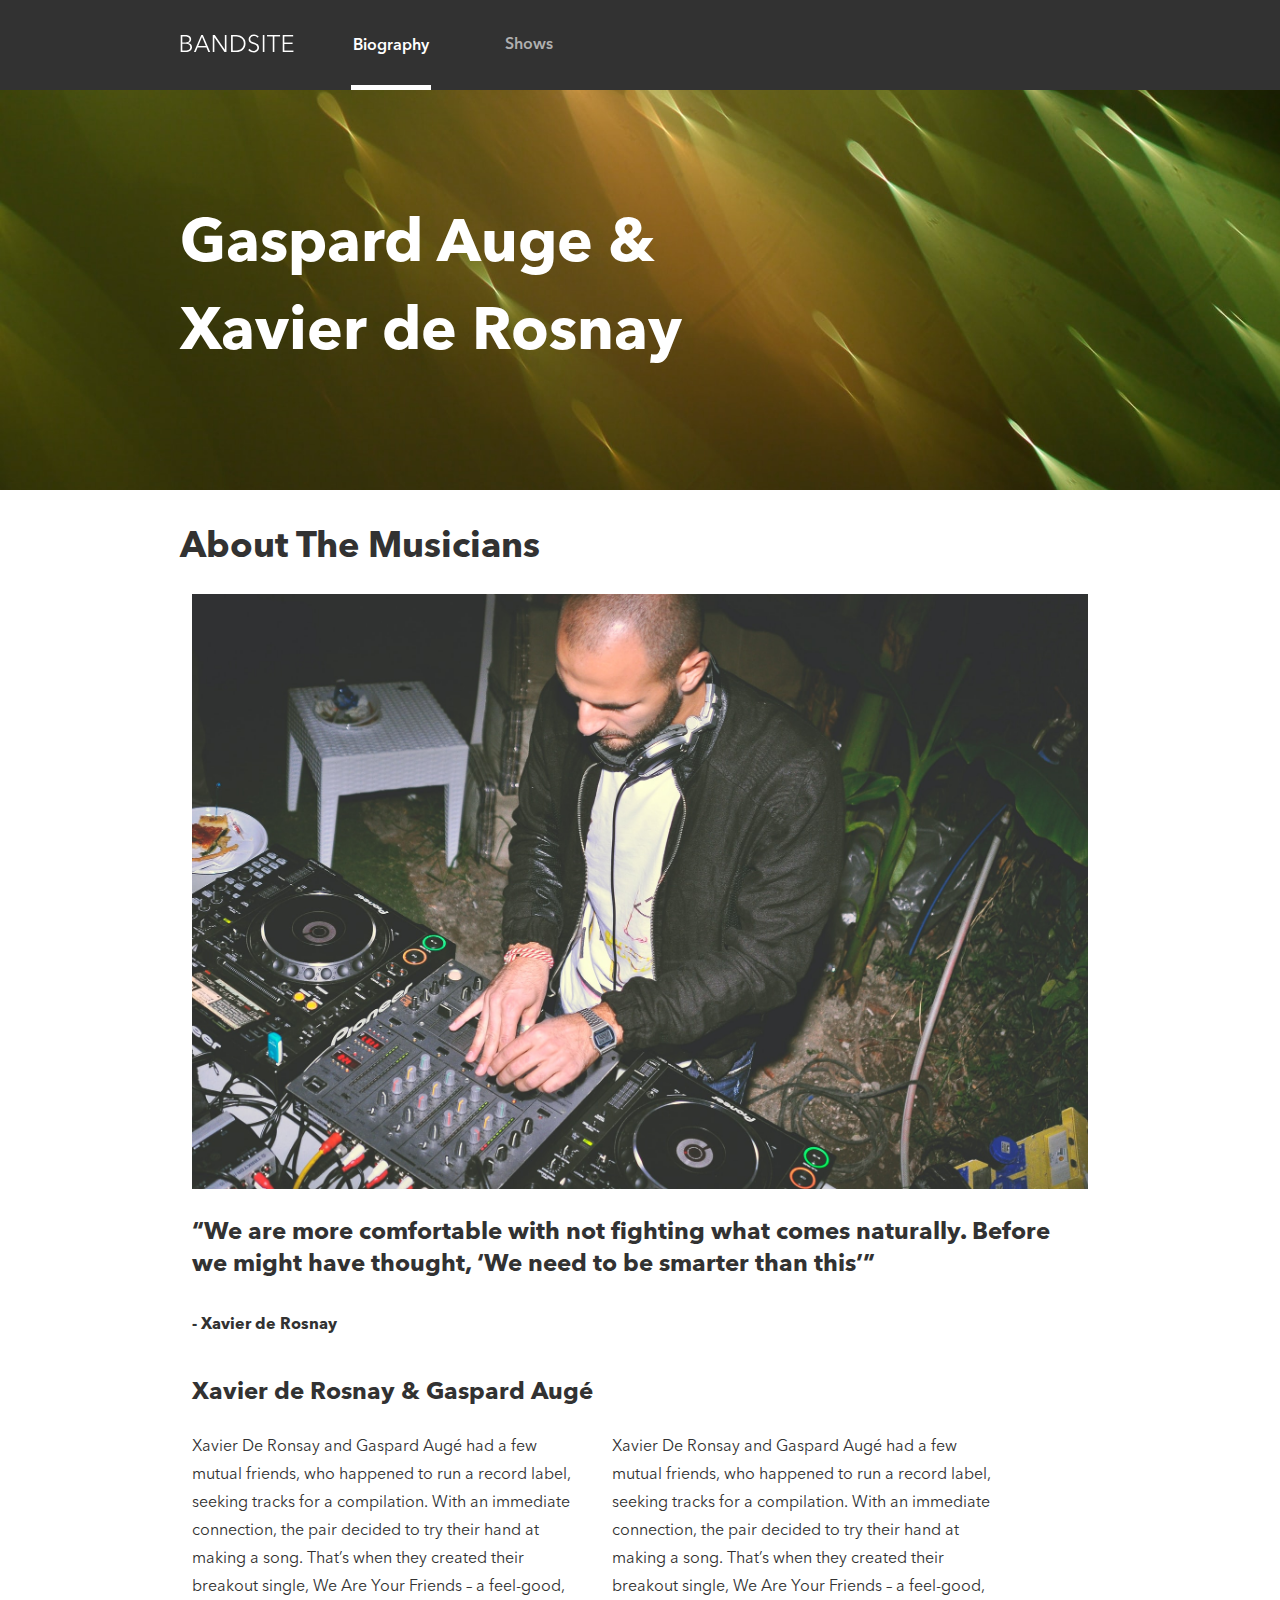
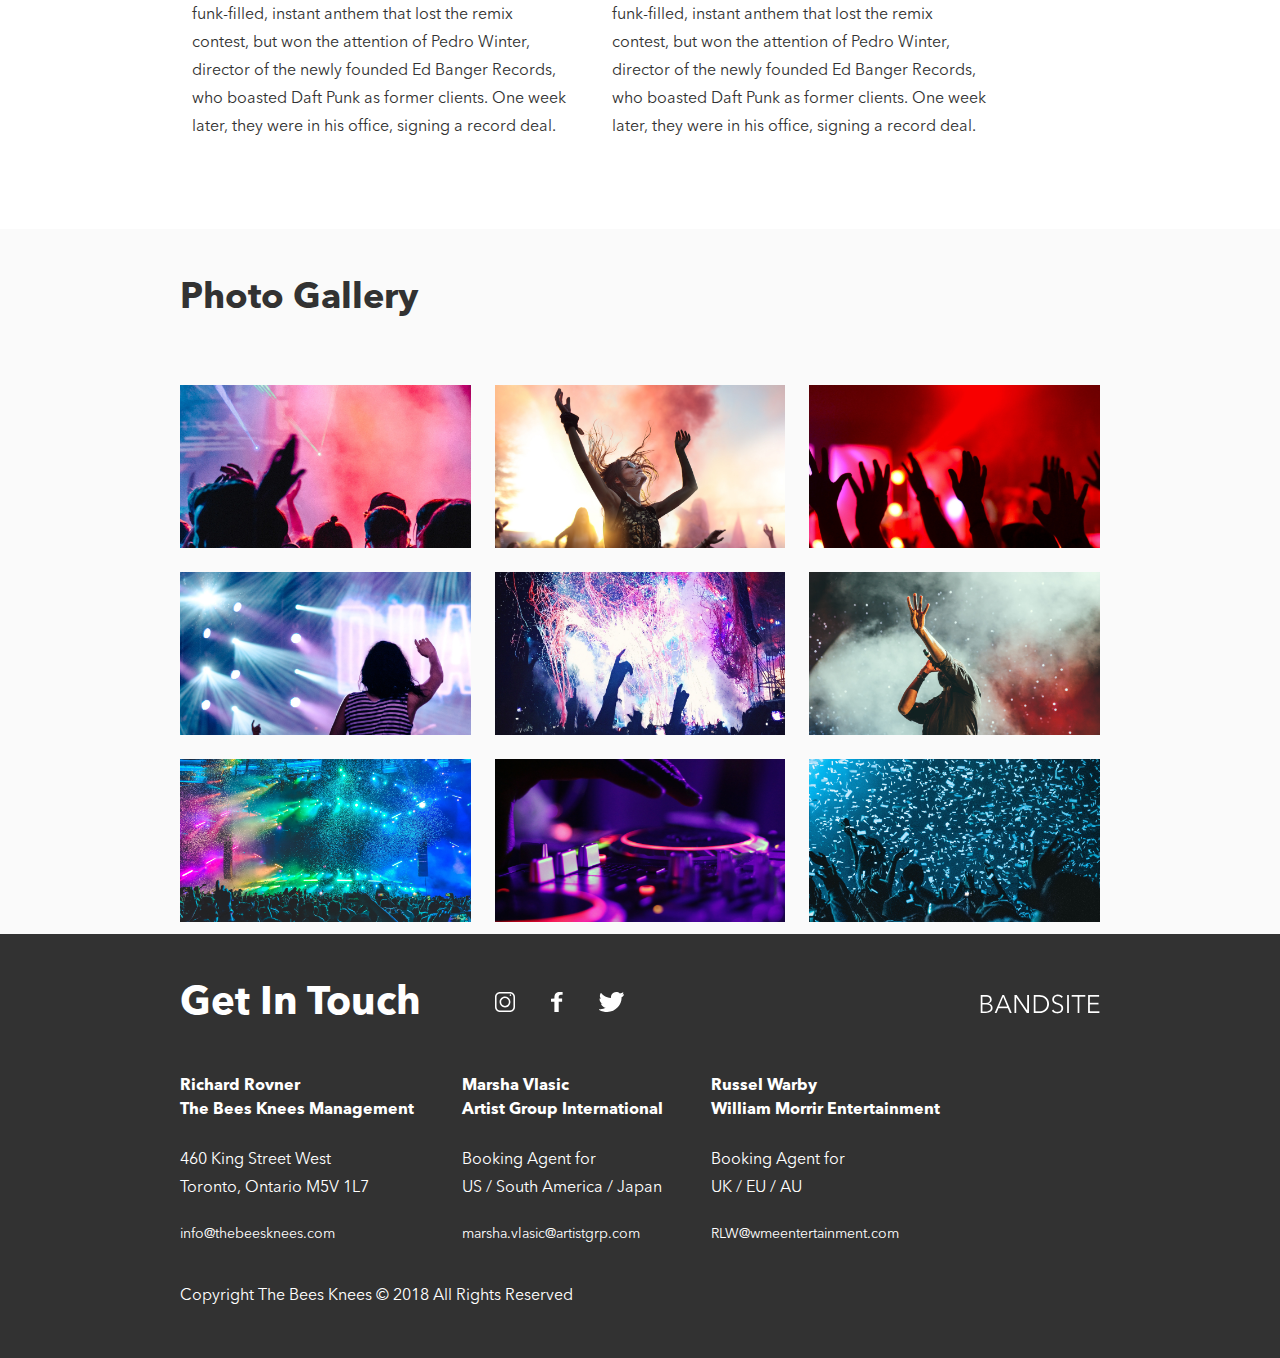
==== commit f6591784: "mobile, tablet and desktop media queries are finished, next step is to add extra little bits yall" ====
--- a/index.html
+++ b/index.html
@@ -15,23 +15,23 @@
       <li class="header__list-item"><a href="#" class="header__list-item-anchor">Shows</a></li>
     </ul>
   </header>
-  <main class="main">
+  <main>
     <section class="hero">
       <h1 class="hero__text">Gaspard Auge &<br> Xavier de Rosnay</h1>
     </section>
 
     <section class="about">
-      <h1 class="about__hero-title">About the Musicians</h1>
+      <h1 class="about__hero-title">About The Musicians</h1>
       <div class="about__desktop-resize">
         <img src="/Assets/Images/dj.jpg" class="about__hero-img" alt="">
 
         <article class="about__hero-text">
-          <h1>“We are more comfortable with not fighting what comes naturally. Before we might have thought, ‘We need to be smarter than this’”</h1>
-          <h2 class="about__hero-author">- Xavier de Rosnay</h2>
+          <h2>“We are more comfortable with not fighting what comes naturally. Before we might have thought, ‘We need to be smarter than this’”</h2>
+          <h3 class="about__hero-author">- Xavier de Rosnay</h3>
         </article>
 
-        <section>
-          <h1 class="about__article-title">Xavier de Rosnay & Gaspard Augé</h1>
+        <section class="about__article-margin">
+          <h2 class="about__article-title">Xavier de Rosnay & Gaspard Augé</h2>
           <article class="about__article">
             <p class="about__article-text">
               Xavier De Ronsay and Gaspard Augé had a few mutual friends, who happened to run a record label, seeking tracks for a compilation. With an immediate connection, the pair decided to try their hand at making a song. That’s when they created their breakout single, We Are Your Friends – a feel-good, funk-filled, instant anthem that lost the remix contest, but won the attention of Pedro Winter, director of the newly founded Ed Banger Records, who boasted Daft Punk as former clients. One week later, they were in his office, signing a record deal.
@@ -69,7 +69,7 @@
           <img src="/Assets/Icons/SVG/Icon-twitter.svg" class="footer__icon-img" alt="">
         </section>
       </section>
-      <img src="/Assets/Logo/Logo-bandsite.svg" class="footer__logo" alt="">
+      <a href="/index.html"><img src="/Assets/Logo/Logo-bandsite.svg" class="footer__logo" alt=""></a>
     </section>
     
     <section class="footer__content">
--- a/scss/styles.css
+++ b/scss/styles.css
@@ -5,88 +5,134 @@
           box-sizing: border-box;
 }
 
+@font-face {
+  font-family: "AvenirNextPro";
+  src: url(/Assets/Font/edited-names/AvenirNext-regular.otf);
+  font-weight: normal;
+  font-style: normal;
+}
+
+@font-face {
+  font-family: "AvenirNextPro";
+  src: url(/Assets/Font/edited-names/AvenirNext-demi.otf);
+  font-weight: 500;
+  font-style: normal;
+}
+
+@font-face {
+  font-family: "AvenirNextPro";
+  src: url(/Assets/Font/edited-names/AvenirNext-bold.otf);
+  font-weight: bold;
+  font-style: normal;
+}
+
+html {
+  font-family: "AvenirNextPro";
+  font-size: 16px;
+  line-height: 16px;
+  color: #323232;
+}
+
+a {
+  font-size: 1rem;
+}
+
 h1 {
-  font-family: "Roboto", sans-serif;
-  font-size: 26px;
-  line-height: 32px;
+  font-size: 1.625rem;
+  line-height: 2.25rem;
 }
 
 @media (min-width: 768px) {
   h1 {
-    font-size: 36px;
-    line-height: 44px;
+    font-size: 2.25rem;
+    line-height: 2.75rem;
   }
 }
 
 h2 {
-  font-family: "Roboto", sans-serif;
-  font-size: 17px;
-  line-height: 22px;
+  font-size: 1rem;
+  line-height: 1.375rem;
 }
 
 @media (min-width: 768px) {
   h2 {
-    font-size: 24px;
-    line-height: 32px;
+    font-size: 1.5rem;
+    line-height: 2rem;
   }
 }
 
 h3 {
-  font-family: "Roboto", sans-serif;
-  font-size: 14px;
-  line-height: 22px;
+  font-size: .875rem;
+  line-height: 1.375rem;
 }
 
 @media (min-width: 768px) {
   h3 {
-    font-size: 16px;
-    line-height: 24px;
+    font-size: 1rem;
+    line-height: 1.5rem;
   }
 }
 
 h4 {
-  font-family: "Roboto", sans-serif;
-  font-size: 13px;
-  line-height: 18px;
+  font-size: .8125rem;
+  line-height: 1.125rem;
 }
 
 @media (min-width: 768px) {
   h4 {
-    font-size: 14px;
-    line-height: 22px;
+    font-size: .875rem;
+    line-height: 1.375rem;
   }
 }
 
 .h4--list-contact {
-  font-family: "Roboto", sans-serif;
-  font-size: 13px;
-  line-height: 18px;
+  font-size: .8125rem;
+  line-height: 1.125rem;
 }
 
 @media (min-width: 768px) {
   .h4--list-contact {
-    font-size: 14px;
-    line-height: 20px;
+    font-size: .875rem;
+    line-height: 1.25rem;
   }
 }
 
 h5 {
-  font-family: "Roboto", sans-serif;
-  font-size: 12px;
-  line-height: 20px;
+  font-size: .75rem;
+  line-height: 1.25rem;
 }
 
 p {
-  font-family: "Roboto", sans-serif;
-  font-size: 12px;
-  line-height: 20px;
+  font-size: .8125rem;
+  line-height: 1.25rem;
 }
 
 @media (min-width: 768px) {
   p {
-    font-size: 16px;
-    line-height: 28px;
-  }
+    font-size: 1rem;
+    line-height: 1.75rem;
+  }
+}
+
+@font-face {
+  font-family: "AvenirNextPro";
+  src: url(/Assets/Font/edited-names/AvenirNext-regular.otf);
+  font-weight: normal;
+  font-style: normal;
+}
+
+@font-face {
+  font-family: "AvenirNextPro";
+  src: url(/Assets/Font/edited-names/AvenirNext-demi.otf);
+  font-weight: 500;
+  font-style: normal;
+}
+
+@font-face {
+  font-family: "AvenirNextPro";
+  src: url(/Assets/Font/edited-names/AvenirNext-bold.otf);
+  font-weight: bold;
+  font-style: normal;
 }
 
 .header {
@@ -192,17 +238,17 @@
 }
 
 .header__list-item--active {
-  border-bottom: solid 5px white;
+  border-bottom: solid 5px #ffffff;
 }
 
 .header__list-item-anchor {
-  color: grey;
+  color: #AFAFAF;
   text-decoration: none;
-  font-family: "Roboto", sans-serif;
+  font-weight: 500;
 }
 
 .header__list-item-anchor--active {
-  color: white;
+  color: #ffffff;
   -webkit-transform: translateY(2.5px);
           transform: translateY(2.5px);
 }
@@ -230,15 +276,15 @@
 }
 
 .hero__text {
-  color: white;
+  color: #ffffff;
   margin: 16px;
 }
 
 @media (min-width: 768px) {
   .hero__text {
     margin: 24px;
-    font-size: 80px;
-    line-height: 98px;
+    font-size: 3.75rem;
+    line-height: 5.5rem;
   }
 }
 
@@ -246,11 +292,6 @@
   .hero__text {
     margin: 0 180px;
   }
-}
-
-.main {
-  font-family: "Roboto", sans-serif;
-  color: #323232;
 }
 
 .about {
@@ -284,20 +325,8 @@
   width: 100%;
 }
 
-@media (min-width: 1200px) {
-  .about__hero-img {
-    width: 896px;
-  }
-}
-
 .about__hero-text {
   margin: 24px 0 40px;
-}
-
-@media (min-width: 1200px) {
-  .about__hero-text {
-    width: 896px;
-  }
 }
 
 .about__hero-author {
@@ -314,11 +343,11 @@
 }
 
 .about__article-title {
-  margin: 32px 0 24px;
+  margin: 40px 0 24px;
 }
 
 .about__article-text {
-  margin: 0 0 40px;
+  margin: 0 0 24px;
 }
 
 @media (min-width: 768px) {
@@ -332,27 +361,39 @@
   .about__article-text {
     padding-right: 40px;
     width: 420px;
-  }
+    padding-bottom: 48px;
+  }
+}
+
+.about__article-margin {
+  margin: 40px 0;
 }
 
 .gallery {
-  margin: 16px;
+  padding: 0 16px;
+  background: #fafafa;
 }
 
 @media (min-width: 768px) {
   .gallery {
-    margin: 24px;
+    padding: 0 24px;
   }
 }
 
 @media (min-width: 1200px) {
   .gallery {
-    margin: 0 180px;
+    padding: 0 180px;
   }
 }
 
 .gallery__title {
   padding: 32px 0 24px;
+}
+
+@media (min-width: 768px) {
+  .gallery__title {
+    padding: 48px 0 52px;
+  }
 }
 
 .gallery__items {
@@ -394,7 +435,7 @@
 .footer {
   background: #323232;
   padding: 40px 8px;
-  color: white;
+  color: #ffffff;
 }
 
 @media (min-width: 768px) {
@@ -417,6 +458,10 @@
     -webkit-box-pack: justify;
         -ms-flex-pack: justify;
             justify-content: space-between;
+    -webkit-box-align: center;
+        -ms-flex-align: center;
+            align-items: center;
+    margin-bottom: 24px;
   }
 }
 
@@ -425,6 +470,9 @@
     display: -webkit-box;
     display: -ms-flexbox;
     display: flex;
+    -webkit-box-align: center;
+        -ms-flex-align: center;
+            align-items: center;
   }
 }
 
@@ -439,6 +487,10 @@
   }
 }
 
+.footer__text {
+  font-size: 2.5rem;
+}
+
 .footer__icon {
   padding: 8px;
 }
@@ -450,7 +502,13 @@
 }
 
 .footer__icon-img {
-  margin: 0 16px;
+  margin: 0 32px 0 0;
+}
+
+@media (min-width: 768px) {
+  .footer__icon-img {
+    margin: 0 16px;
+  }
 }
 
 @media (min-width: 768px) {
@@ -465,14 +523,18 @@
 }
 
 .footer__content-item {
-  color: white;
-  font-family: "Roboto", sans-serif;
   padding: 24px 0 0;
 }
 
 @media (min-width: 768px) {
   .footer__content-item {
-    margin-right: 24px;
+    margin-right: 21px;
+  }
+}
+
+@media (min-width: 1200px) {
+  .footer__content-item {
+    margin-right: 48px;
   }
 }
 
@@ -497,15 +559,17 @@
 }
 
 .footer__content-email {
-  color: white;
+  color: #ffffff;
   padding-bottom: 20px;
   text-decoration: none;
   display: block;
+  font-size: .8125rem;
 }
 
 @media (min-width: 768px) {
   .footer__content-email {
     padding-bottom: 40px;
+    font-size: .875rem;
   }
 }
 
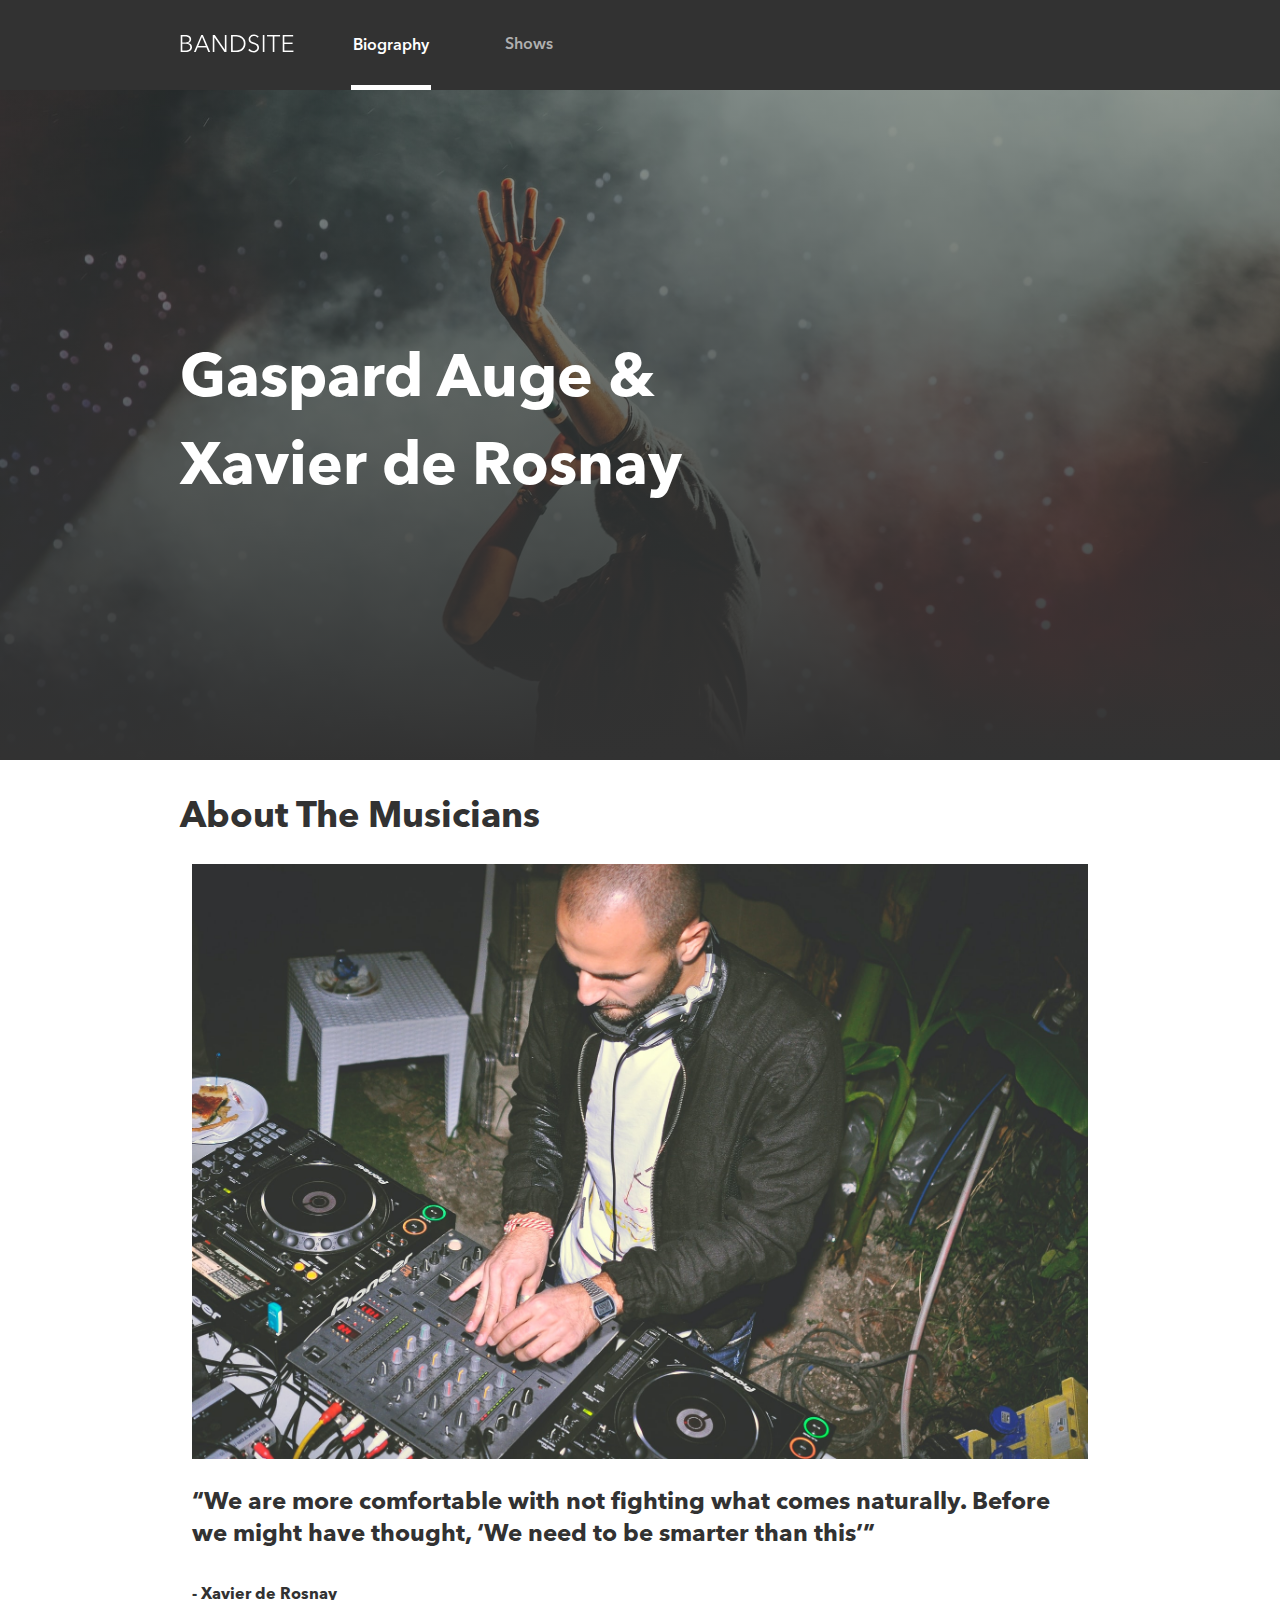
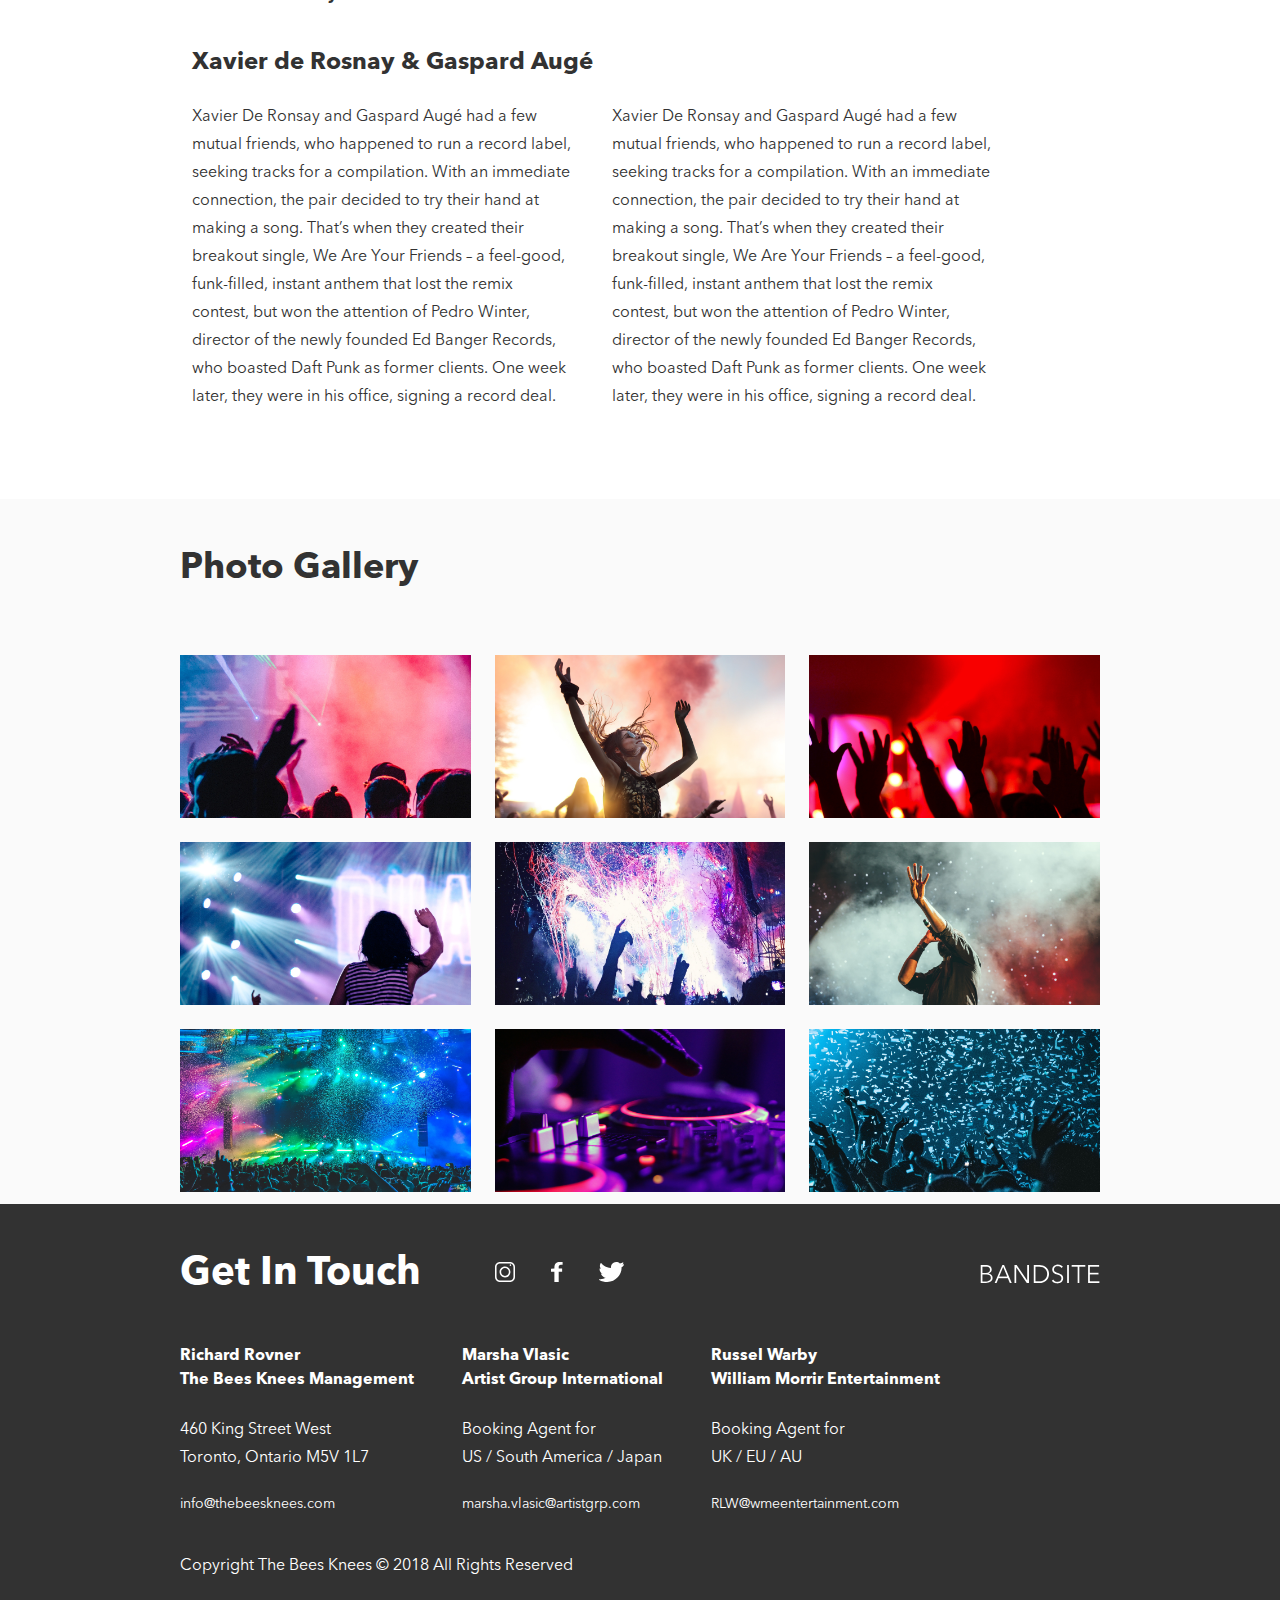
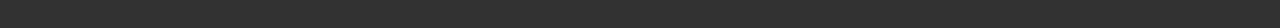
==== commit 810cf1a3: "added mask to hero, added anchor tags to social icons, fixed spacing between copyright and footer co" ====
--- a/index.html
+++ b/index.html
@@ -64,9 +64,9 @@
       <section class="footer__social">
         <h1 class="footer__text">Get In Touch</h1>
         <section class="footer__icon">
-          <img src="/Assets/Icons/SVG/Icon-instagram.svg" class="footer__icon-img" alt="">
-          <img src="/Assets/Icons/SVG/Icon-facebook.svg" class="footer__icon-img" alt="">
-          <img src="/Assets/Icons/SVG/Icon-twitter.svg" class="footer__icon-img" alt="">
+          <a href="https://www.instagram.com/" target="_blank"><img src="/Assets/Icons/SVG/Icon-instagram.svg" class="footer__icon-img" alt=""></a>
+          <a href="https://www.facebook.com/" target="_blank"><img src="/Assets/Icons/SVG/Icon-facebook.svg" class="footer__icon-img" alt=""></a>
+          <a href="https://twitter.com/" target="_blank"><img src="/Assets/Icons/SVG/Icon-twitter.svg" class="footer__icon-img" alt=""></a>
         </section>
       </section>
       <a href="/index.html"><img src="/Assets/Logo/Logo-bandsite.svg" class="footer__logo" alt=""></a>
--- a/scss/styles.css
+++ b/scss/styles.css
@@ -254,7 +254,8 @@
 }
 
 .hero {
-  background-image: url(/Assets/Images/hero.jpg);
+  background-image: -webkit-gradient(linear, left top, left bottom, from(rgba(50, 50, 50, 0.5)), to(#323232)), url(/Assets/Images/austin-neill-hgO1wFPXl3I.jpg);
+  background-image: linear-gradient(rgba(50, 50, 50, 0.5), #323232), url(/Assets/Images/austin-neill-hgO1wFPXl3I.jpg);
   background-position: center;
   background-size: cover;
   height: 183px;
@@ -275,9 +276,17 @@
   }
 }
 
+@media (min-width: 1200px) {
+  .hero {
+    height: 670px;
+    width: 100%;
+  }
+}
+
 .hero__text {
   color: #ffffff;
   margin: 16px;
+  z-index: 2;
 }
 
 @media (min-width: 768px) {
@@ -573,6 +582,16 @@
   }
 }
 
+.footer__copyright {
+  margin-top: 24px;
+}
+
+@media (min-width: 768px) {
+  .footer__copyright {
+    margin-top: 0;
+  }
+}
+
 @media (min-width: 768px) {
   .footer__copyright--inline {
     display: none;
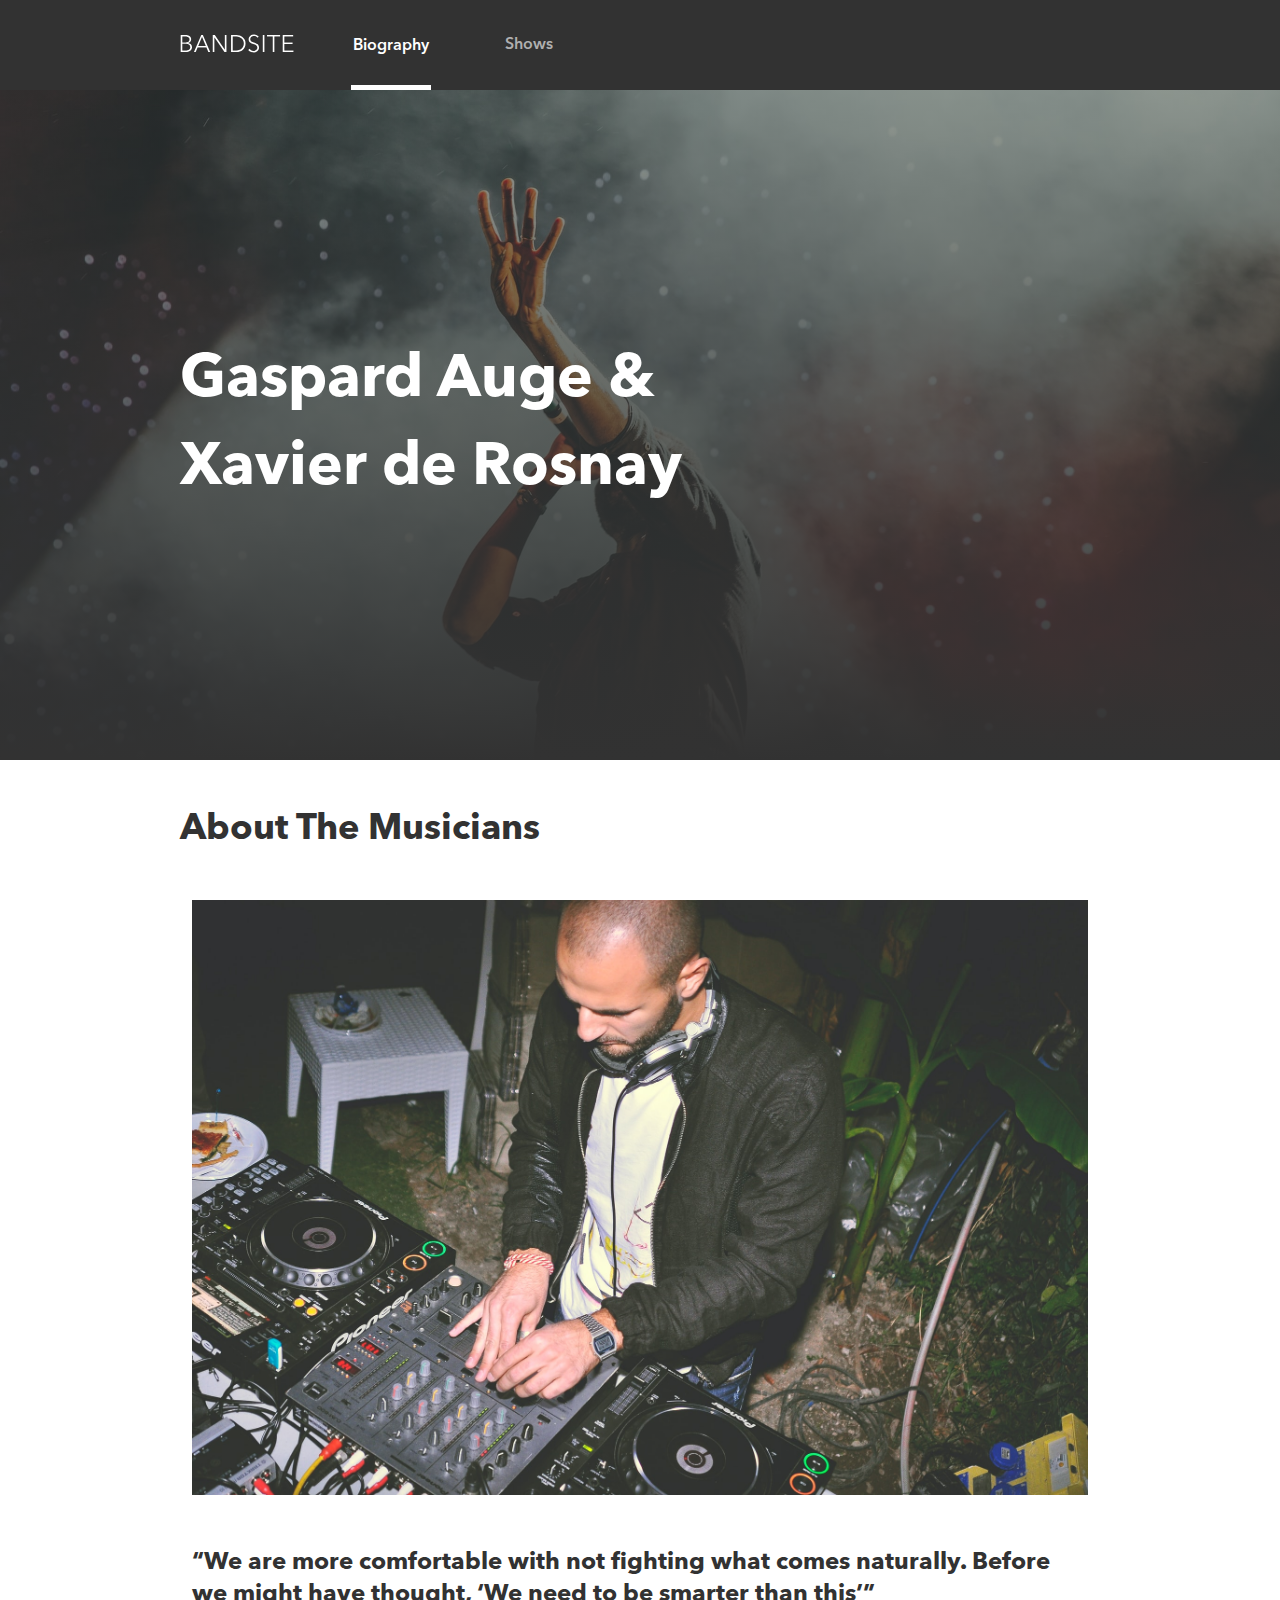
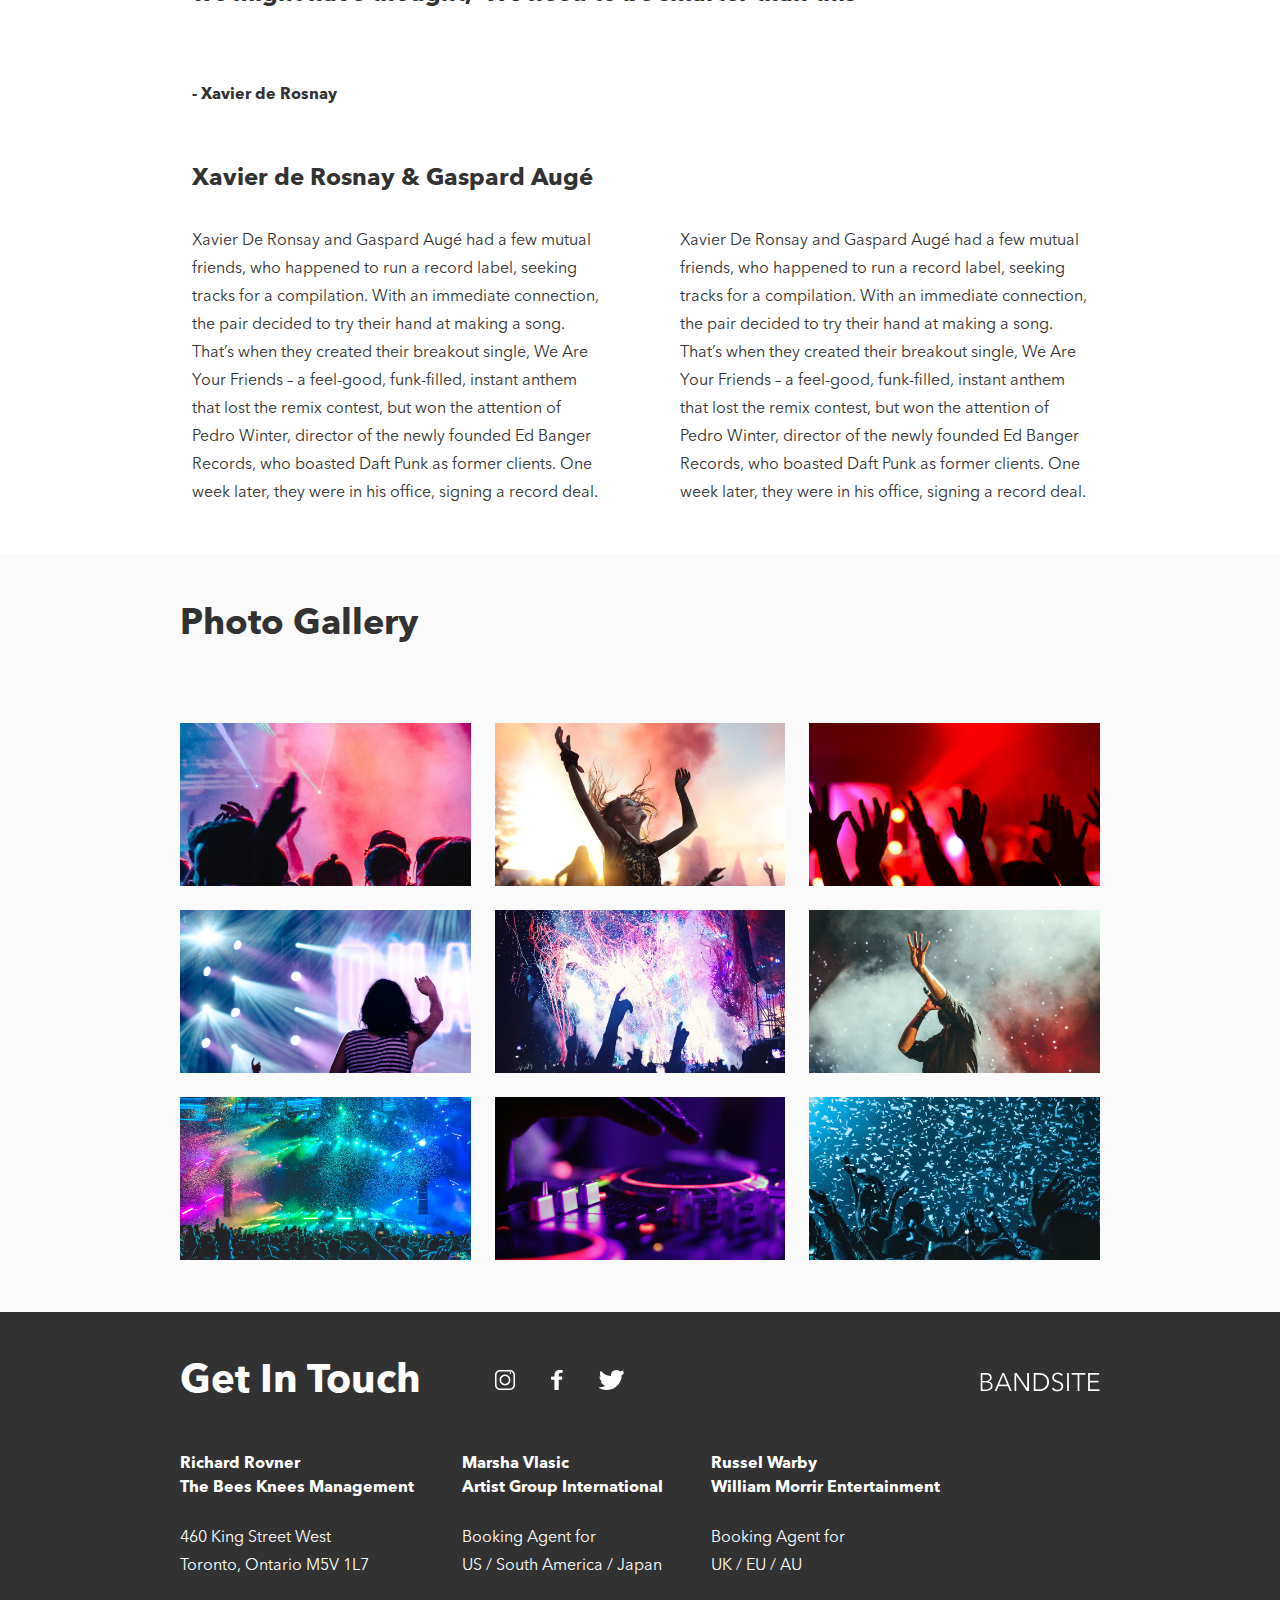
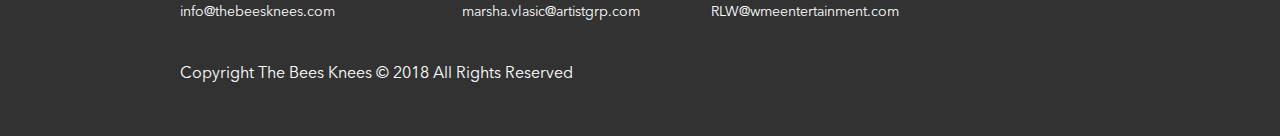
==== commit 26a5a59e: "media query title position fix" ====
--- a/index.html
+++ b/index.html
@@ -20,29 +20,33 @@
       <h1 class="hero__text">Gaspard Auge &<br> Xavier de Rosnay</h1>
     </section>
 
-    <section class="about">
-      <h1 class="about__hero-title">About The Musicians</h1>
-      <div class="about__desktop-resize">
-        <img src="/Assets/Images/dj.jpg" class="about__hero-img" alt="">
+    <h1 class="bio-figure__title">About The Musicians</h1>
+    <section class="bio-figure">
+      <div class="bio-figure__container">
+        <img src="/Assets/Images/dj.jpg" class="bio-figure__img" alt="">
 
-        <article class="about__hero-text">
-          <h2>“We are more comfortable with not fighting what comes naturally. Before we might have thought, ‘We need to be smarter than this’”</h2>
-          <h3 class="about__hero-author">- Xavier de Rosnay</h3>
-        </article>
+        <h2 class="bio-figure__text">“We are more comfortable with not fighting what comes naturally. Before we might have thought, ‘We need to be smarter than this’”</h2>
 
-        <section class="about__article-margin">
-          <h2 class="about__article-title">Xavier de Rosnay & Gaspard Augé</h2>
-          <article class="about__article">
-            <p class="about__article-text">
-              Xavier De Ronsay and Gaspard Augé had a few mutual friends, who happened to run a record label, seeking tracks for a compilation. With an immediate connection, the pair decided to try their hand at making a song. That’s when they created their breakout single, We Are Your Friends – a feel-good, funk-filled, instant anthem that lost the remix contest, but won the attention of Pedro Winter, director of the newly founded Ed Banger Records, who boasted Daft Punk as former clients. One week later, they were in his office, signing a record deal.
-            </p>
-            <p class="about__article-text">
-              Xavier De Ronsay and Gaspard Augé had a few mutual friends, who happened to run a record label, seeking tracks for a compilation. With an immediate connection, the pair decided to try their hand at making a song. That’s when they created their breakout single, We Are Your Friends – a feel-good, funk-filled, instant anthem that lost the remix contest, but won the attention of Pedro Winter, director of the newly founded Ed Banger Records, who boasted Daft Punk as former clients. One week later, they were in his office, signing a record deal.
-            </p>
-          </article>
-        </section>
+        <h3 class="bio-figure__author">- Xavier de Rosnay</h3>
       </div>
     </section>
+
+    <section class="bio">
+      <div class="bio__container">
+        <h2 class="bio__title">Xavier de Rosnay & Gaspard Augé</h2>
+        
+        <article class="bio__article">
+          <p class="bio__text">
+            Xavier De Ronsay and Gaspard Augé had a few mutual friends, who happened to run a record label, seeking tracks for a compilation. With an immediate connection, the pair decided to try their hand at making a song. That’s when they created their breakout single, We Are Your Friends – a feel-good, funk-filled, instant anthem that lost the remix contest, but won the attention of Pedro Winter, director of the newly founded Ed Banger Records, who boasted Daft Punk as former clients. One week later, they were in his office, signing a record deal.
+          </p>
+          <p class="bio__text">
+            Xavier De Ronsay and Gaspard Augé had a few mutual friends, who happened to run a record label, seeking tracks for a compilation. With an immediate connection, the pair decided to try their hand at making a song. That’s when they created their breakout single, We Are Your Friends – a feel-good, funk-filled, instant anthem that lost the remix contest, but won the attention of Pedro Winter, director of the newly founded Ed Banger Records, who boasted Daft Punk as former clients. One week later, they were in his office, signing a record deal.
+          </p>
+        </article>
+      </div>
+    </section>
+
+
     <section class="gallery">
       <h1 class="gallery__title">Photo Gallery</h1>
       <section class="gallery__items">
--- a/scss/styles.css
+++ b/scss/styles.css
@@ -26,6 +26,7 @@
   font-style: normal;
 }
 
+/*===sets rem value to 16px with font-size===*/
 html {
   font-family: "AvenirNextPro";
   font-size: 16px;
@@ -166,7 +167,7 @@
     -webkit-box-align: center;
         -ms-flex-align: center;
             align-items: center;
-    padding: 0 24px;
+    padding: 0 1.5rem;
   }
 }
 
@@ -285,13 +286,12 @@
 
 .hero__text {
   color: #ffffff;
-  margin: 16px;
-  z-index: 2;
+  padding: 16px;
 }
 
 @media (min-width: 768px) {
   .hero__text {
-    margin: 24px;
+    padding: 24px;
     font-size: 3.75rem;
     line-height: 5.5rem;
   }
@@ -299,109 +299,164 @@
 
 @media (min-width: 1200px) {
   .hero__text {
-    margin: 0 180px;
-  }
-}
-
-.about {
-  margin: 16px;
-}
-
-@media (min-width: 768px) {
-  .about {
-    margin: 24px;
-  }
-}
-
-@media (min-width: 1200px) {
-  .about {
-    margin: 0 180px;
-  }
-}
-
-.about__hero-title {
-  margin: 36px 0 24px;
-}
-
-@media (min-width: 1200px) {
-  .about__desktop-resize {
-    width: 896px;
-    margin: 0 auto;
-  }
-}
-
-.about__hero-img {
-  width: 100%;
-}
-
-.about__hero-text {
-  margin: 24px 0 40px;
-}
-
-.about__hero-author {
-  margin-top: 32px;
-}
-
-@media (min-width: 768px) {
-  .about__article {
+    padding: 0 180px;
+  }
+}
+
+.bio-figure {
+  padding: 0 1rem 2.5rem;
+}
+
+@media (min-width: 768px) {
+  .bio-figure {
+    padding: 0 2rem 3.5rem;
+  }
+}
+
+@media (min-width: 1200px) {
+  .bio-figure {
+    padding: 0 11.25rem 3.5rem;
     display: -webkit-box;
     display: -ms-flexbox;
     display: flex;
+    -webkit-box-orient: vertical;
+    -webkit-box-direction: normal;
+        -ms-flex-direction: column;
+            flex-direction: column;
+    -webkit-box-align: center;
+        -ms-flex-align: center;
+            align-items: center;
+  }
+}
+
+@media (min-width: 1200px) {
+  .bio-figure__container {
+    max-width: 896px;
+  }
+}
+
+.bio-figure__title {
+  padding: 2rem 1rem 1.5rem;
+}
+
+@media (min-width: 768px) {
+  .bio-figure__title {
+    padding: 2rem 2rem 1.5rem;
+  }
+}
+
+@media (min-width: 1200px) {
+  .bio-figure__title {
+    padding: 3rem 11.25rem 3rem;
+  }
+}
+
+.bio-figure__img {
+  width: 100%;
+}
+
+.bio-figure__text {
+  padding-top: 24px;
+}
+
+@media (min-width: 768px) {
+  .bio-figure__text {
+    padding-top: 3rem;
+  }
+}
+
+.bio-figure__author {
+  padding-top: 2rem;
+}
+
+@media (min-width: 768px) {
+  .bio-figure__author {
+    margin-top: 2.5rem;
+  }
+}
+
+.bio {
+  padding: 0 1rem 2.5rem;
+}
+
+@media (min-width: 768px) {
+  .bio {
+    padding: 0 2rem 3rem;
+  }
+}
+
+@media (min-width: 1200px) {
+  .bio {
+    padding: 0 11.25rem 3rem;
+    display: -webkit-box;
+    display: -ms-flexbox;
+    display: flex;
+    -webkit-box-orient: vertical;
+    -webkit-box-direction: normal;
+        -ms-flex-flow: column;
+            flex-flow: column;
+    -webkit-box-align: center;
+        -ms-flex-align: center;
+            align-items: center;
+  }
+}
+
+@media (min-width: 1200px) {
+  .bio__container {
+    max-width: 896px;
+  }
+}
+
+@media (min-width: 768px) {
+  .bio__article {
+    display: -webkit-box;
+    display: -ms-flexbox;
+    display: flex;
+    -webkit-box-pack: justify;
+        -ms-flex-pack: justify;
+            justify-content: space-between;
     width: 100%;
   }
 }
 
-.about__article-title {
-  margin: 40px 0 24px;
-}
-
-.about__article-text {
-  margin: 0 0 24px;
-}
-
-@media (min-width: 768px) {
-  .about__article-text {
-    padding-right: 24px;
-    margin: 0;
-  }
-}
-
-@media (min-width: 1200px) {
-  .about__article-text {
-    padding-right: 40px;
-    width: 420px;
-    padding-bottom: 48px;
-  }
-}
-
-.about__article-margin {
-  margin: 40px 0;
+@media (min-width: 1200px) {
+  .bio__title {
+    padding-bottom: 32px;
+  }
+}
+
+@media (min-width: 768px) {
+  .bio__text {
+    width: calc(50% - 1.5rem);
+  }
+}
+
+@media (min-width: 1200px) {
+  .bio__text {
+    width: calc(50% - 2.5rem);
+  }
 }
 
 .gallery {
-  padding: 0 16px;
+  padding: 2rem 1rem 2.5rem;
   background: #fafafa;
 }
 
 @media (min-width: 768px) {
   .gallery {
-    padding: 0 24px;
+    padding: 3rem 1.5rem 2.5rem;
   }
 }
 
 @media (min-width: 1200px) {
   .gallery {
-    padding: 0 180px;
-  }
-}
-
-.gallery__title {
-  padding: 32px 0 24px;
+    padding: 3rem 11.25rem 2.5rem;
+  }
 }
 
 @media (min-width: 768px) {
   .gallery__title {
-    padding: 48px 0 52px;
+    padding-bottom: 4rem;
   }
 }
 
@@ -431,12 +486,12 @@
 
 .gallery__img {
   width: 100%;
-  padding-bottom: 16px;
+  padding-bottom: 1rem;
 }
 
 @media (min-width: 768px) {
   .gallery__img {
-    width: calc((100% - 48px) / 3);
+    width: calc((100% - 3rem) / 3);
     padding: 12px 0;
   }
 }
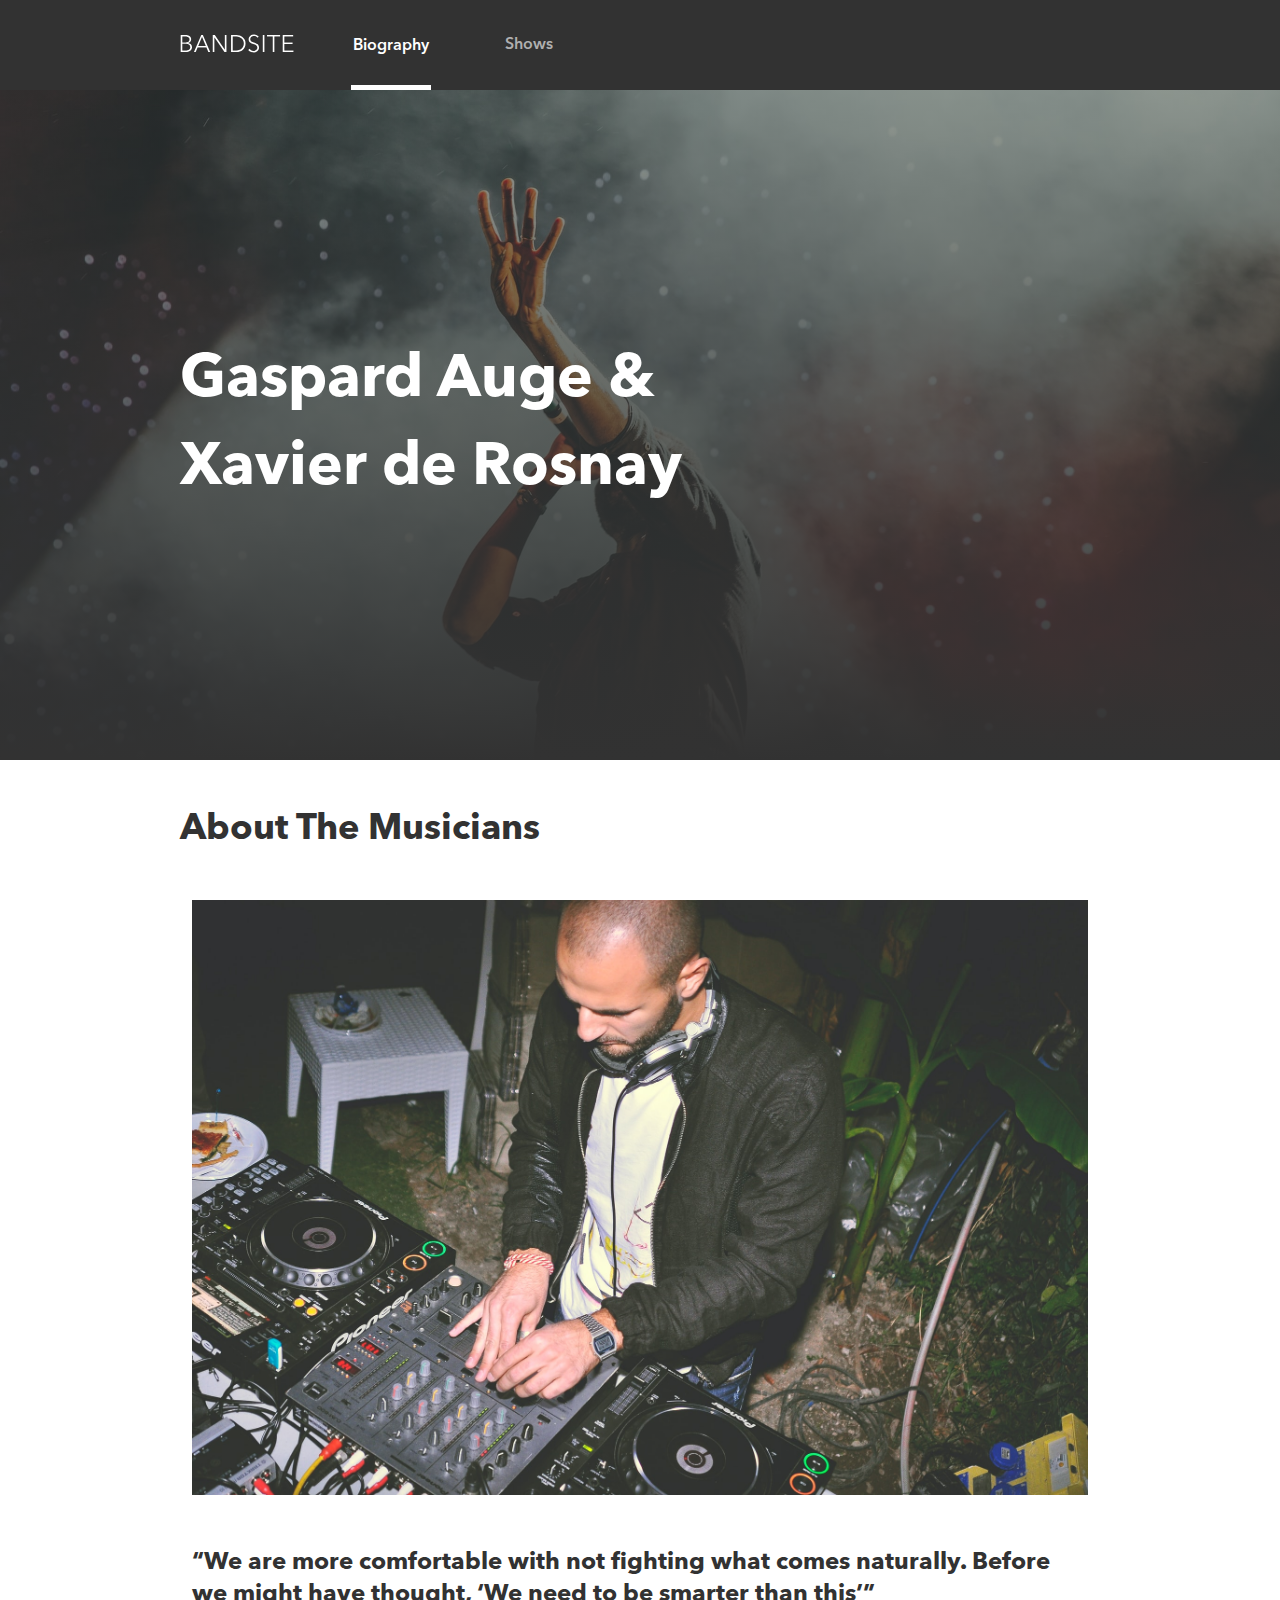
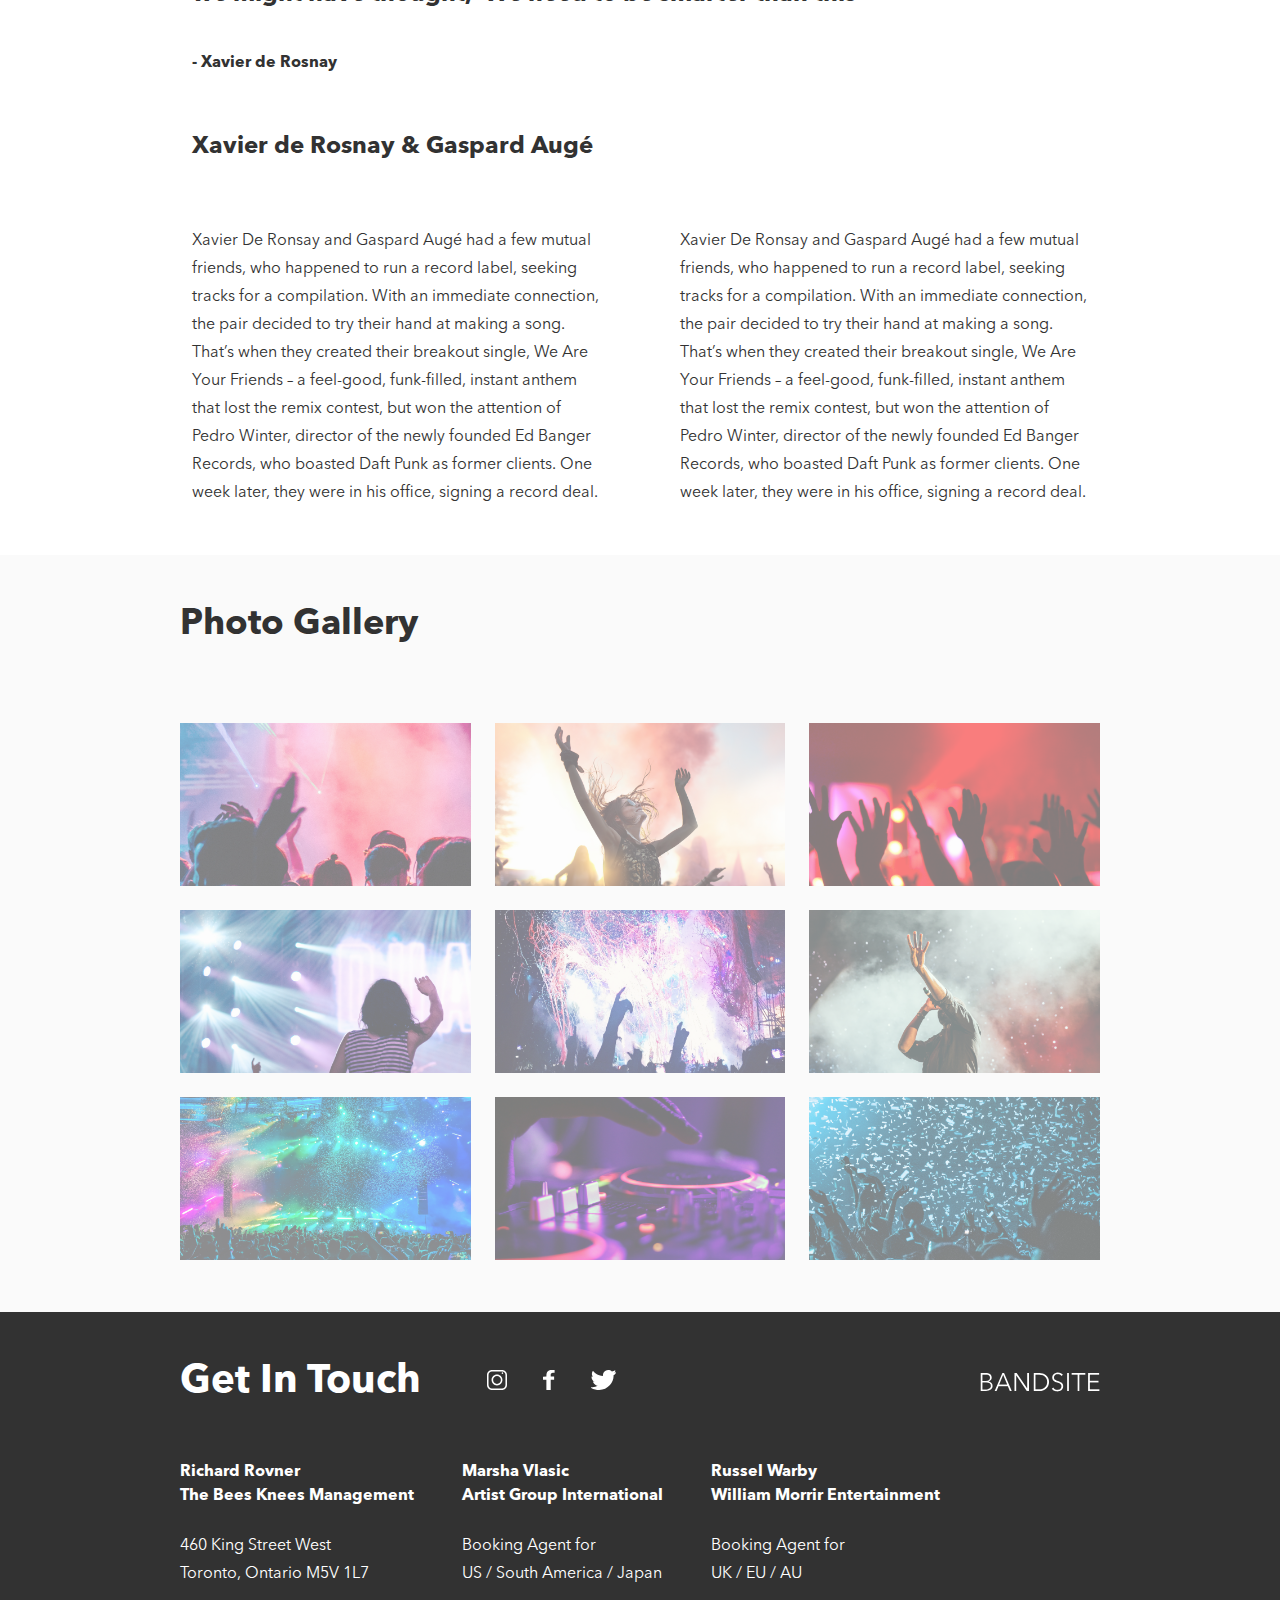
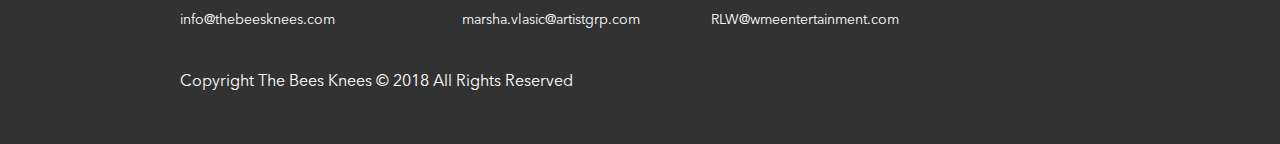
==== commit 3d472698: "sprint 1 FINAL" ====
--- a/index.html
+++ b/index.html
@@ -45,8 +45,7 @@
         </article>
       </div>
     </section>
-
-
+    
     <section class="gallery">
       <h1 class="gallery__title">Photo Gallery</h1>
       <section class="gallery__items">
--- a/scss/styles.css
+++ b/scss/styles.css
@@ -246,6 +246,12 @@
   color: #AFAFAF;
   text-decoration: none;
   font-weight: 500;
+  -webkit-transition: letter-spacing .2s;
+  transition: letter-spacing .2s;
+}
+
+.header__list-item-anchor:hover {
+  letter-spacing: 1.2px;
 }
 
 .header__list-item-anchor--active {
@@ -371,7 +377,7 @@
 
 @media (min-width: 768px) {
   .bio-figure__author {
-    margin-top: 2.5rem;
+    padding-top: 2.5rem;
   }
 }
 
@@ -425,9 +431,14 @@
   }
 }
 
+.bio__text {
+  padding-top: 1.5rem;
+}
+
 @media (min-width: 768px) {
   .bio__text {
     width: calc(50% - 1.5rem);
+    padding-top: 2rem;
   }
 }
 
@@ -496,21 +507,32 @@
   }
 }
 
+@media (min-width: 1200px) {
+  .gallery__img {
+    opacity: .5;
+    -webkit-transition: opacity .2s;
+    transition: opacity .2s;
+  }
+  .gallery__img:hover {
+    opacity: 1;
+  }
+}
+
 .footer {
   background: #323232;
-  padding: 40px 8px;
+  padding: 3rem .5rem;
   color: #ffffff;
 }
 
 @media (min-width: 768px) {
   .footer {
-    padding: 40px 24px;
+    padding: 3rem 1.5rem;
   }
 }
 
 @media (min-width: 1200px) {
   .footer {
-    padding: 48px 180px;
+    padding: 3rem 11.25rem;
   }
 }
 
@@ -525,7 +547,7 @@
     -webkit-box-align: center;
         -ms-flex-align: center;
             align-items: center;
-    margin-bottom: 24px;
+    margin-bottom: 3.5rem;
   }
 }
 
@@ -556,22 +578,23 @@
 }
 
 .footer__icon {
-  padding: 8px;
+  padding: 2rem 0;
 }
 
 @media (min-width: 768px) {
   .footer__icon {
     margin-left: 50px;
+    padding: 0;
   }
 }
 
 .footer__icon-img {
-  margin: 0 32px 0 0;
+  padding: 0 1rem;
 }
 
 @media (min-width: 768px) {
   .footer__icon-img {
-    margin: 0 16px;
+    padding: 0 1rem;
   }
 }
 
@@ -586,10 +609,6 @@
   }
 }
 
-.footer__content-item {
-  padding: 24px 0 0;
-}
-
 @media (min-width: 768px) {
   .footer__content-item {
     margin-right: 21px;
@@ -603,28 +622,16 @@
 }
 
 .footer__content-title {
-  padding-bottom: 20px;
-}
-
-@media (min-width: 768px) {
-  .footer__content-title {
-    padding-bottom: 24px;
-  }
+  padding-bottom: 1.5rem;
 }
 
 .footer__content-info {
-  padding-bottom: 20px;
-}
-
-@media (min-width: 768px) {
-  .footer__content-info {
-    padding-bottom: 24px;
-  }
+  padding-bottom: 1.5rem;
 }
 
 .footer__content-email {
   color: #ffffff;
-  padding-bottom: 20px;
+  padding-bottom: 2.5rem;
   text-decoration: none;
   display: block;
   font-size: .8125rem;
@@ -632,13 +639,8 @@
 
 @media (min-width: 768px) {
   .footer__content-email {
-    padding-bottom: 40px;
     font-size: .875rem;
   }
-}
-
-.footer__copyright {
-  margin-top: 24px;
 }
 
 @media (min-width: 768px) {
